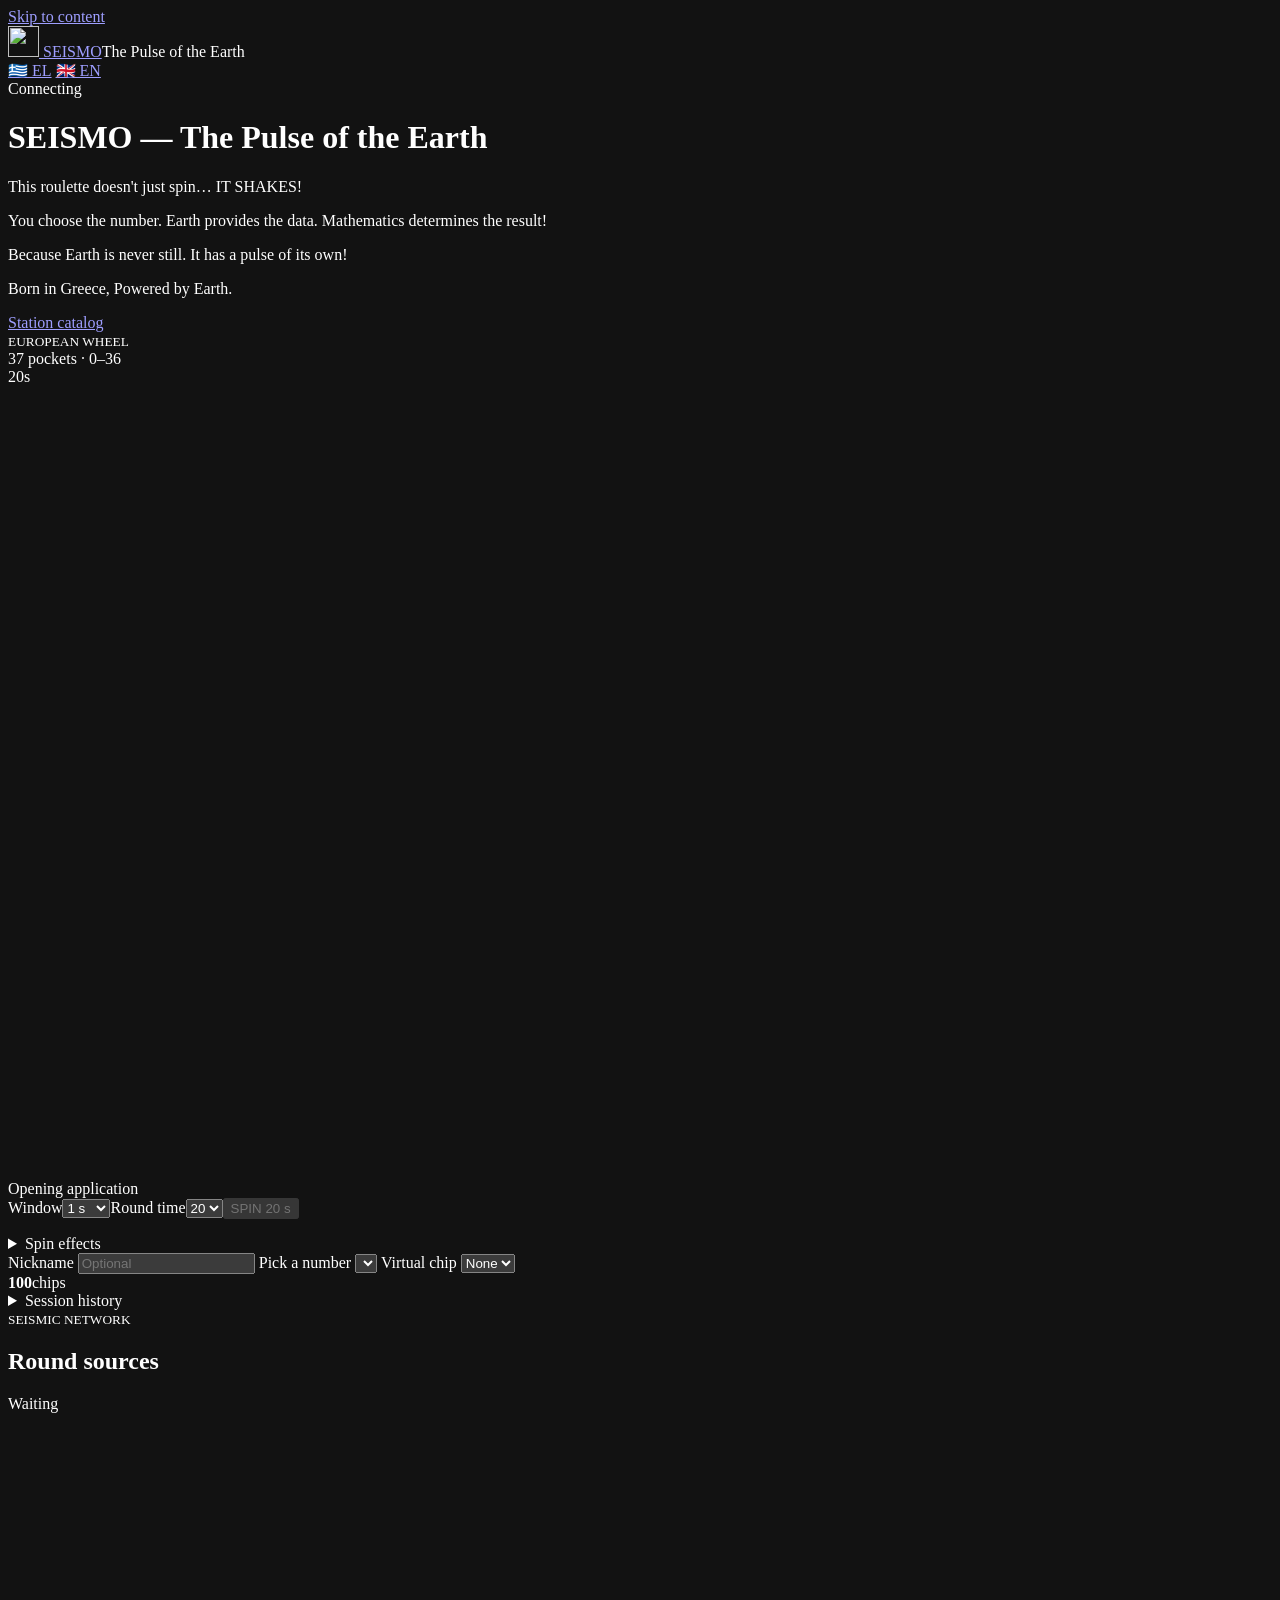
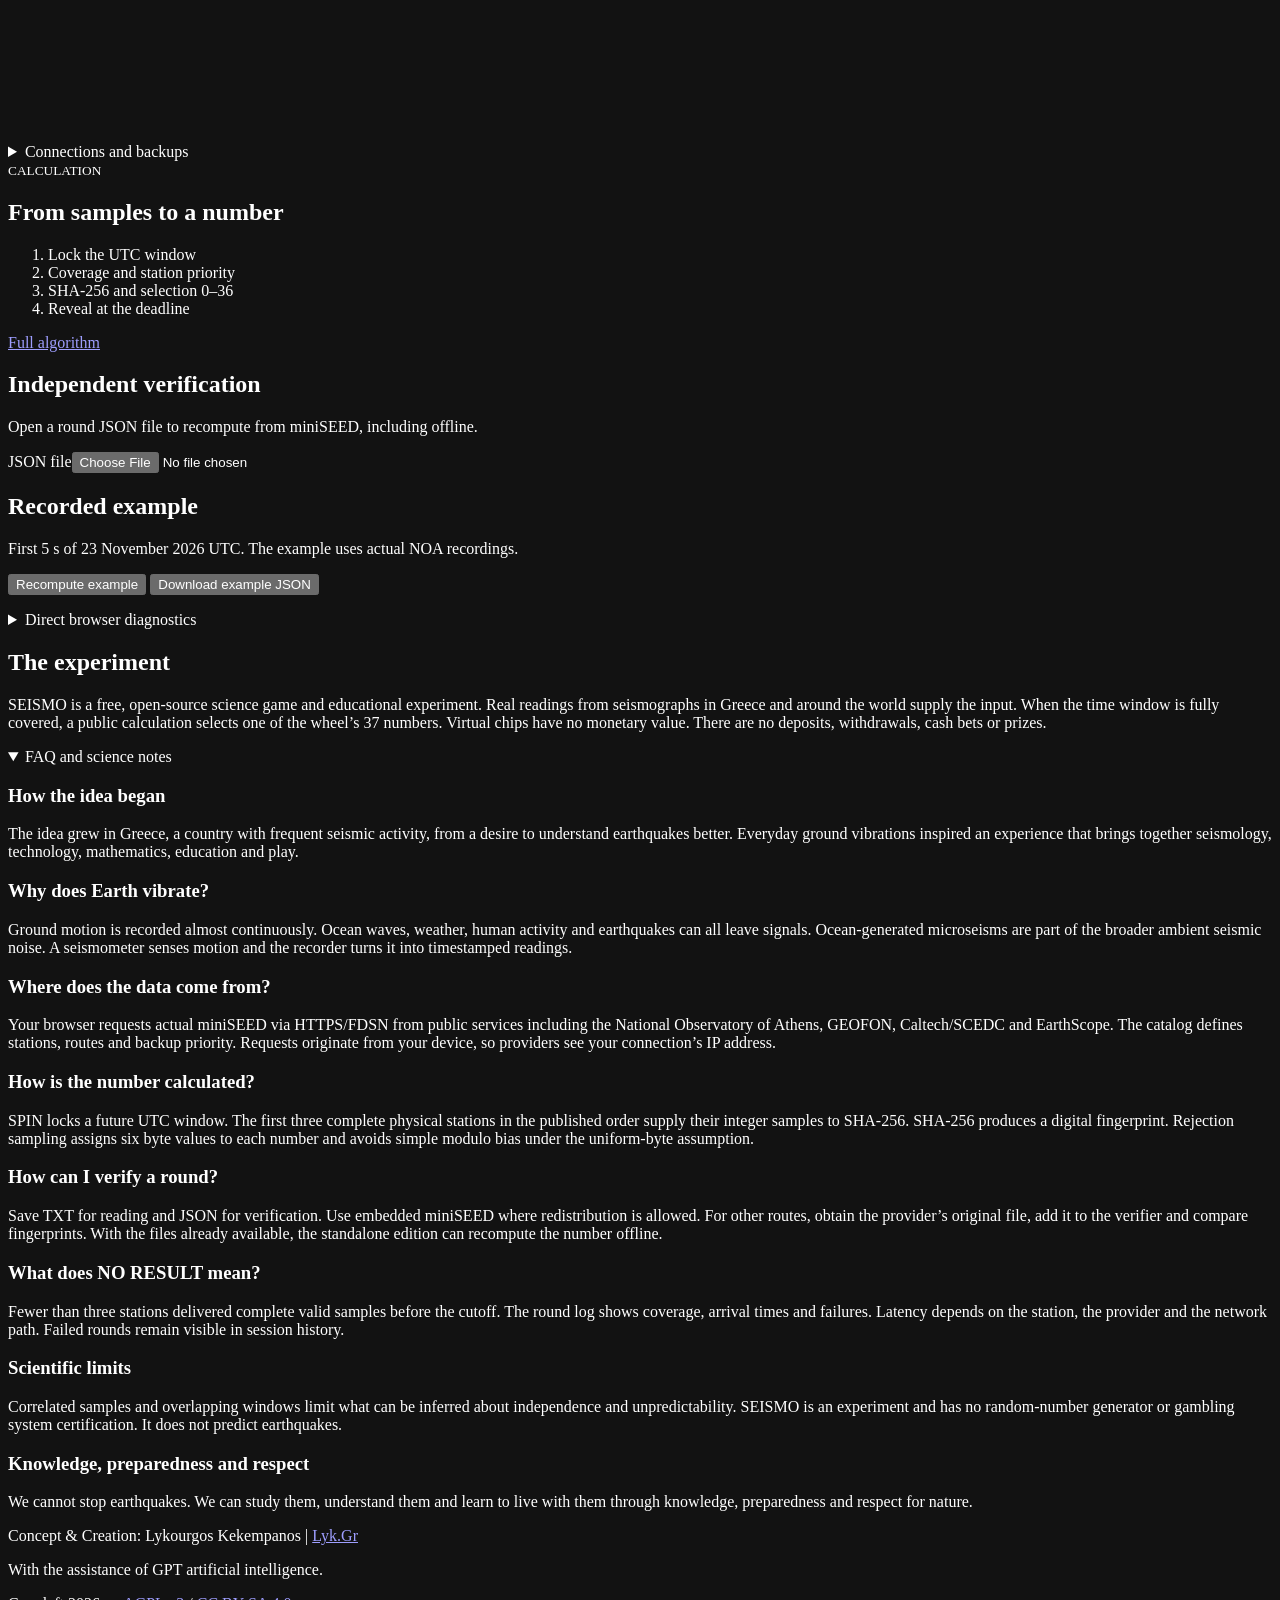
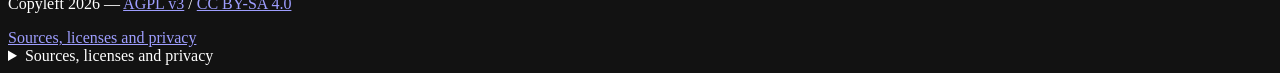
==== en/index.html @ e22050bd "Add en files for SEISMO v1.0.0" ====
<!doctype html>
<html lang="en" dir="ltr">
<head>
  <!-- 01. BASIC BROWSER & LANGUAGE SETTINGS -->
  <meta charset="utf-8">
  <meta name="viewport" content="width=device-width, initial-scale=1">
  <title>SEISMO Seismic Roulette — The Pulse of the Earth</title>
  <!-- 02. SEO & SEARCH ENGINES -->
  <meta name="description" data-meta="description" content="A free science game powered by live seismic data. Spin the 0–36 wheel and verify the number with SHA-256.">
  <meta name="author" data-meta="author" content="Lykourgos Kekempanos | Lyk.Gr">
  <meta name="robots" content="index, follow, max-image-preview:large">
  <link rel="canonical" href="https://dos.gr/seismo/en/">
  <link rel="alternate" hreflang="el" href="https://dos.gr/seismo/">
  <link rel="alternate" hreflang="en" href="https://dos.gr/seismo/en/">
  <link rel="alternate" hreflang="x-default" href="https://dos.gr/seismo/">
  <!-- Generic robots applies to Googlebot and Bingbot. Meta keywords are omitted. -->
  <!-- 03. OWNERSHIP VERIFICATION -->
  <!-- Optional property verification goes here after launch. -->
  <!-- 04. SPEED & LOADING OPTIMIZATION -->
  <!-- Critical stylesheet and deferred scripts are same-origin. No provider connection before user action. -->
  <!-- 05. SOCIAL MEDIA — OPEN GRAPH -->
  <meta property="og:title" data-meta="title" content="SEISMO Seismic Roulette — The Pulse of the Earth">
  <meta property="og:description" data-meta="description" content="A free science game powered by live seismic data. Spin the 0–36 wheel and verify the number with SHA-256.">
  <meta property="og:type" content="website">
  <meta property="og:url" data-meta="canonical" content="https://dos.gr/seismo/en/">
  <meta property="og:site_name" content="SEISMO">
  <meta property="og:locale" data-meta="locale" content="en_GB">
  <meta property="og:locale:alternate" data-meta="altLocale" content="el_GR">
  <meta property="og:image" data-meta="image" content="https://dos.gr/seismo/images/social-en.jpg">
  <meta property="og:image:secure_url" data-meta="image" content="https://dos.gr/seismo/images/social-en.jpg">
  <meta property="og:image:type" content="image/jpeg">
  <meta property="og:image:width" content="1200">
  <meta property="og:image:height" content="630">
  <meta property="og:image:alt" data-meta="alt" content="Earth, the SEISMO wheel and a seismic waveform. The Pulse of the Earth — Lyk.Gr.">
  <!-- 06. SOCIAL MEDIA — X CARDS -->
  <meta name="twitter:card" content="summary_large_image">
  <meta name="twitter:title" data-meta="title" content="SEISMO Seismic Roulette — The Pulse of the Earth">
  <meta name="twitter:description" data-meta="description" content="A free science game powered by live seismic data. Spin the 0–36 wheel and verify the number with SHA-256.">
  <meta name="twitter:image" data-meta="image" content="https://dos.gr/seismo/images/social-en.jpg">
  <meta name="twitter:image:alt" data-meta="alt" content="Earth, the SEISMO wheel and a seismic waveform. The Pulse of the Earth — Lyk.Gr.">
  <!-- 07. ICONS & FAVICONS -->
  <link rel="icon" href="../favicons/favicon.ico" sizes="any">
  <link rel="icon" type="image/svg+xml" href="../favicons/favicon.svg">
  <link rel="icon" type="image/png" sizes="16x16" href="../favicons/favicon-16.png">
  <link rel="icon" type="image/png" sizes="32x32" href="../favicons/favicon-32.png">
  <link rel="icon" type="image/png" sizes="48x48" href="../favicons/favicon-48.png">
  <link rel="icon" type="image/png" sizes="96x96" href="../favicons/favicon-96.png">
  <link rel="apple-touch-icon" href="../favicons/apple-touch-icon.png" sizes="180x180">
  <!-- 08. WEB APP MANIFEST & MOBILE -->
  <meta name="theme-color" content="#091514">
  <link rel="manifest" href="../manifest-en.json">
  <!-- 09. EXTERNAL STYLE FILES -->
  <link rel="stylesheet" href="../css/style.css">
  <!-- 11. STRUCTURED DATA — SCHEMA.ORG JSON-LD -->
  <script type="application/ld+json" id="schema">
{
  "@context": "https://schema.org",
  "@graph": [
    {
      "@type": "WebSite",
      "@id": "https://dos.gr/seismo/#website",
      "url": "https://dos.gr/seismo/",
      "name": "SEISMO",
      "inLanguage": [
        "el",
        "en"
      ],
      "creator": {
        "@id": "https://lyk.gr/#creator"
      }
    },
    {
      "@type": "WebPage",
      "@id": "https://dos.gr/seismo/en/#page",
      "url": "https://dos.gr/seismo/en/",
      "isPartOf": {
        "@id": "https://dos.gr/seismo/#website"
      },
      "mainEntity": {
        "@id": "https://dos.gr/seismo/#application"
      },
      "inLanguage": "en",
      "name": "SEISMO Seismic Roulette — The Pulse of the Earth",
      "description": "A free science game powered by live seismic data. Spin the 0–36 wheel and verify the number with SHA-256.",
      "license": "https://creativecommons.org/licenses/by-sa/4.0/",
      "primaryImageOfPage": {
        "@id": "https://dos.gr/seismo/en/#image"
      }
    },
    {
      "@type": [
        "WebApplication",
        "SoftwareApplication"
      ],
      "@id": "https://dos.gr/seismo/#application",
      "name": "SEISMO",
      "alternateName": "Σεισμορουλέτα",
      "url": "https://dos.gr/seismo/",
      "description": "A free science game powered by live seismic data. Spin the 0–36 wheel and verify the number with SHA-256.",
      "creator": {
        "@id": "https://lyk.gr/#creator"
      },
      "dateCreated": "2026",
      "applicationCategory": "EducationalApplication",
      "applicationSubCategory": "Seismology",
      "operatingSystem": "Web browser",
      "browserRequirements": "JavaScript; HTTPS for live spins",
      "inLanguage": [
        "el",
        "en"
      ],
      "countryOfOrigin": {
        "@type": "Country",
        "name": "Greece"
      },
      "isAccessibleForFree": true,
      "offers": {
        "@type": "Offer",
        "price": 0,
        "priceCurrency": "EUR"
      },
      "image": {
        "@id": "https://dos.gr/seismo/en/#image"
      },
      "license": "https://www.gnu.org/licenses/agpl-3.0.html",
      "subjectOf": {
        "@type": "SoftwareSourceCode",
        "codeRepository": "https://dos.gr/seismo/SEISMO-source.zip",
        "license": "https://www.gnu.org/licenses/agpl-3.0.html",
        "programmingLanguage": "JavaScript"
      }
    },
    {
      "@type": "Person",
      "@id": "https://lyk.gr/#creator",
      "name": "Lykourgos Kekempanos",
      "alternateName": [
        "Λυκούργος Κεκεμπάνος",
        "Lykourgos Kekempanos",
        "Lyk.Gr"
      ],
      "url": "https://lyk.gr/",
      "brand": {
        "@type": "Brand",
        "name": "Lyk.Gr"
      }
    },
    {
      "@type": "ImageObject",
      "@id": "https://dos.gr/seismo/en/#image",
      "contentUrl": "https://dos.gr/seismo/images/social-en.jpg",
      "url": "https://dos.gr/seismo/images/social-en.jpg",
      "width": 1200,
      "height": 630,
      "caption": "Earth, the SEISMO wheel and a seismic waveform. The Pulse of the Earth — Lyk.Gr.",
      "inLanguage": "en"
    }
  ]
}
</script>
  <!-- 12. ACCESSIBILITY -->
  <meta name="color-scheme" content="dark">
  <!-- See the skip link, live regions and keyboard-friendly native controls. -->
  <!-- 13. PROJECT CONFIGURATION & SECURITY -->
  <!-- Scripts are deferred. The live catalog is external and shared between languages. -->
  <meta http-equiv="Content-Security-Policy" content="default-src 'self'; script-src 'self'; style-src 'self'; connect-src 'self' https: wss:; img-src 'self' data:; object-src 'none'; base-uri 'none'; form-action 'none'">
  <!-- 14. LICENSE & AUTHOR INFORMATION -->
  <link rel="license" href="../LICENSE">
  <!-- GNU AGPL v3 code. CC BY-SA 4.0 original content. See NOTICE.md for third-party assets. -->
</head>
<body data-root="../" data-standalone="false">
<a class="jump" href="#main" data-el="Παράκαμψη προς το περιεχόμενο" data-en="Skip to content">Skip to content</a>
<header><div class="top"><a class="brand" href="../" aria-label="SEISMO home" data-label-el="SEISMO αρχική" data-label-en="SEISMO home"><img alt="" width="31" height="31" src="../favicons/favicon.svg"> SEISMO</a><span class="phase" data-el="Ο παλμός της Γης" data-en="The Pulse of the Earth">The Pulse of the Earth</span><nav class="lang-nav" aria-label="Language" data-label-el="Γλώσσα" data-label-en="Language">
<a data-lang="el" lang="el" hreflang="el" href="../">🇬🇷 EL</a>
<a data-lang="en" lang="en" hreflang="en" href="../en/" aria-current="page">🇬🇧 EN</a></nav><span id="mode" class="mode" data-initial-el="Σύνδεση">Connecting</span></div></header>
<main id="main">
<noscript><p data-el="Η διαδραστική ρουλέτα χρειάζεται JavaScript. Η περιγραφή και η επιστημονική τεκμηρίωση διαβάζονται παρακάτω." data-en="The interactive wheel requires JavaScript. The introduction and science notes remain readable below.">The interactive wheel requires JavaScript. The introduction and science notes remain readable below.</p></noscript>
<div class="intro"><div><h1><span data-el="Σεισμορουλέτα" data-en="SEISMO">SEISMO</span> <span aria-hidden="true">—</span> <span data-el="Ο παλμός της Γης" data-en="The Pulse of the Earth">The Pulse of the Earth</span></h1>
           <p data-el="Αυτή η ρουλέτα δεν γυρίζει απλώς… ΔΟΝΕΙΤΑΙ!" data-en="This roulette doesn't just spin… IT SHAKES!">This roulette doesn't just spin… IT SHAKES!</p>
           <p data-el="Εσύ επιλέγεις τον αριθμό. Η Γη δίνει τα δεδομένα. Τα μαθηματικά καθορίζουν το αποτέλεσμα!" data-en="You choose the number. Earth provides the data. Mathematics determines the result!">You choose the number. Earth provides the data. Mathematics determines the result!</p>
           <p data-el="Γιατί η Γη δεν είναι ακίνητη. Έχει τον δικό της παλμό!" data-en="Because Earth is never still. It has a pulse of its own!">Because Earth is never still. It has a pulse of its own!</p><p class="tagline" lang="en">Born in Greece, Powered by Earth.</p></div><a id="rules" href="../stations.txt" data-el="Κατάλογος σταθμών" data-en="Station catalog">Station catalog</a></div>
<div class="layout">
<section class="wheel-panel" aria-label="Roulette" data-label-el="Ρουλέτα" data-label-en="Roulette">
  <div class="wheel-top"><div><small data-el="ΕΥΡΩΠΑΪΚΗ ΡΟΥΛΕΤΑ" data-en="EUROPEAN WHEEL">EUROPEAN WHEEL</small><div class="sub" data-el="37 θέσεις · 0–36" data-en="37 pockets · 0–36">37 pockets · 0–36</div></div><div class="clock"><span id="timer">20</span><span>s</span></div></div>
  <div class="wheel-wrap"><canvas id="wheel" width="790" height="790" aria-label="European roulette wheel with 37 numbers" role="img" data-label-el="Τροχός ευρωπαϊκής ρουλέτας με 37 αριθμούς" data-label-en="European roulette wheel with 37 numbers"></canvas><div class="needle"></div></div>
  <div class="wheel-bottom">
    <div id="output" class="output" role="status" data-initial-el="Άνοιγμα εφαρμογής">Opening application</div>
    <div class="spin-controls"><label for="duration" data-el="Παράθυρο" data-en="Window">Window</label><select id="duration"><option value="1">1 s</option><option value="3">3 s</option><option value="5">5 s</option><option value="10">10 s</option></select><label for="spinLength" data-el="Χρόνος γύρου" data-en="Round time">Round time</label><select id="spinLength"><option>20</option><option>30</option><option>45</option><option>60</option></select><button id="spin" type="button" disabled>SPIN <span id="spinLabel">20 s</span></button></div>
    <p id="roundlink" class="muted small"></p>
    <div id="roundActions" class="links"></div>
    <details id="effects"><summary data-el="Εφέ περιστροφής" data-en="Spin effects">Spin effects</summary><div class="links effect-options">
    <label><input id="fxOff" type="checkbox"> <span data-el="Απενεργοποίηση όλων" data-en="Disable all effects">Disable all effects</span></label>
    <label><input id="visual" type="checkbox" checked> <span data-el="Μικροδονήσεις" data-en="Microvibrations">Microvibrations</span></label>
    <label><input id="haptic" type="checkbox"> <span data-el="Δόνηση κινητού" data-en="Phone vibration">Phone vibration</span></label>
    <label><input id="sound" type="checkbox"> <span data-el="Ήχος" data-en="Sound">Sound</span></label></div></details>
    <label class="small" for="catalogFile" id="catalogPicker" hidden><span data-el="Άνοιγμα stations.txt" data-en="Open stations.txt">Open stations.txt</span> <input id="catalogFile" type="file" accept=".txt,text/plain"></label>
  </div>
  <div class="player">
    <label for="alias"><span data-el="Ψευδώνυμο" data-en="Nickname">Nickname</span> <input id="alias" type="text" maxlength="32" placeholder="Optional" autocomplete="off" data-placeholder-el="Προαιρετικό" data-placeholder-en="Optional"></label>
    <label for="pick"><span data-el="Επιλογή αριθμού" data-en="Pick a number">Pick a number</span> <select id="pick"></select></label>
    <label for="chip"><span data-el="Εικονική μάρκα" data-en="Virtual chip">Virtual chip</span> <select id="chip"><option value="0" data-el="Καμία" data-en="None">None</option><option value="1">1</option><option value="5">5</option><option value="10">10</option></select></label>
    <div class="wallet"><strong id="wallet">100</strong><span data-el="μάρκες" data-en="chips">chips</span></div>
  </div>
  <details id="history"><summary data-el="Ιστορικό συνεδρίας" data-en="Session history">Session history</summary><div id="historyRows"></div><button class="plain" id="clearSession" data-el="Νέα τοπική συνεδρία" data-en="New local session">New local session</button></details>
</section>
<aside aria-label="Seismic sources" data-label-el="Σεισμολογικές πηγές" data-label-en="Seismic sources">
  <section class="panel">
    <div class="sidehead"><div><small data-el="ΣΕΙΣΜΟΛΟΓΙΚΟ ΔΙΚΤΥΟ" data-en="SEISMIC NETWORK">SEISMIC NETWORK</small><h2 data-el="Πηγές του γύρου" data-en="Round sources">Round sources</h2></div><span class="badge" id="stage" data-initial-el="Αναμονή">Waiting</span></div>
    <canvas id="map" width="720" height="310" role="img" aria-label="World map of stations" data-label-el="Παγκόσμιος χάρτης σταθμών" data-label-en="World map of stations"></canvas>
    <p id="telemetryNote" class="muted small"></p>
    <div id="stationList" class="stations"></div>
    <details id="connections"><summary data-el="Συνδέσεις και εφεδρείες" data-en="Connections and backups">Connections and backups</summary><div id="attempts"></div></details>
  </section>
  <section class="panel method"><small data-el="ΥΠΟΛΟΓΙΣΜΟΣ" data-en="CALCULATION">CALCULATION</small><h2 data-el="Από τα δείγματα στον αριθμό" data-en="From samples to a number">From samples to a number</h2><ol id="steps"><li data-el="Δέσμευση χρόνου UTC" data-en="Lock the UTC window">Lock the UTC window</li><li data-el="Κάλυψη και σειρά σταθμών" data-en="Coverage and station priority">Coverage and station priority</li><li data-el="SHA-256 και επιλογή 0–36" data-en="SHA-256 and selection 0–36">SHA-256 and selection 0–36</li><li data-el="Δημοσίευση στη λήξη" data-en="Reveal at the deadline">Reveal at the deadline</li></ol><p id="digest" class="muted small"></p><a class="small" id="algorithm" href="../ALGORITHM.md" data-el="Πλήρης μαθηματικός κανόνας" data-en="Full algorithm">Full algorithm</a></section>
</aside></div>
<section class="archive panels-bottom">
  <div><h2 data-el="Ανεξάρτητη επαλήθευση" data-en="Independent verification">Independent verification</h2><p data-el="Άνοιξε το JSON ενός γύρου για επανυπολογισμό από miniSEED, ακόμη και εκτός σύνδεσης." data-en="Open a round JSON file to recompute from miniSEED, including offline.">Open a round JSON file to recompute from miniSEED, including offline.</p>
  <div class="links"><label for="proofFile" data-el="Αρχείο JSON" data-en="JSON file">JSON file</label><input id="proofFile" type="file" accept=".json,application/json"></div><div id="extraProof"></div><p id="proofResult" class="small" role="status"></p></div>
  <div><h2 data-el="Αρχειακό δείγμα" data-en="Recorded example">Recorded example</h2><p data-el="Πρώτα 5 s της 23ης Νοεμβρίου 2026 UTC. Η επίδειξη χρησιμοποιεί πραγματικά αρχεία NOA." data-en="First 5 s of 23 November 2026 UTC. The example uses actual NOA recordings.">First 5 s of 23 November 2026 UTC. The example uses actual NOA recordings.</p><button class="plain" id="archiveButton" data-el="Επανυπολογισμός δείγματος" data-en="Recompute example">Recompute example</button> <button class="plain" id="archiveDownload" data-el="Λήψη δείγματος JSON" data-en="Download example JSON">Download example JSON</button><p id="archiveResult" class="small" role="status"></p><div id="archiveCharts" class="archive-charts"></div></div>
</section>
<details class="archive" id="direct"><summary data-el="Απευθείας δοκιμές από τον browser" data-en="Direct browser diagnostics">Direct browser diagnostics</summary>
<p data-el="Ένα αίτημα FDSN ανά έλεγχο από την IP σου. Η μέτρηση αυτή καταγράφει την πρόσβαση της συσκευής σου." data-en="One FDSN request per check from your IP address. This tests access from your device.">One FDSN request per check from your IP address. This tests access from your device.</p>
<div class="links"><button class="plain" id="cors" data-el="Δοκιμή HTTPS/CORS και miniSEED" data-en="Test HTTPS/CORS and miniSEED">Test HTTPS/CORS and miniSEED</button><button class="plain" id="wss" data-el="Έλεγχος EarthScope WSS" data-en="Test EarthScope WSS">Test EarthScope WSS</button><button class="plain" id="wssOrfeus" data-el="Έλεγχος ORFEUS WSS" data-en="Test ORFEUS WSS">Test ORFEUS WSS</button></div>
<p id="transport" role="status" class="small"></p><p id="wssStatus" role="status" class="small"></p></details>
<section class="science"><article><h2 data-el="Το πείραμα" data-en="The experiment">The experiment</h2><p data-el="Η Σεισμορουλέτα είναι ένα δωρεάν εκπαιδευτικό και ψυχαγωγικό πείραμα ανοιχτού κώδικα. Πραγματικές μετρήσεις σεισμογράφων από την Ελλάδα και τον κόσμο δίνουν την είσοδο. Ο δημόσιος υπολογισμός καταλήγει σε έναν από τους 37 αριθμούς του τροχού όταν το παράθυρο καλύπτεται πλήρως. Οι μάρκες είναι εικονικές, χωρίς χρηματική αξία, καταθέσεις, αναλήψεις, χρηματικό στοίχημα ή έπαθλα." data-en="SEISMO is a free, open-source science game and educational experiment. Real readings from seismographs in Greece and around the world supply the input. When the time window is fully covered, a public calculation selects one of the wheel’s 37 numbers. Virtual chips have no monetary value. There are no deposits, withdrawals, cash bets or prizes.">SEISMO is a free, open-source science game and educational experiment. Real readings from seismographs in Greece and around the world supply the input. When the time window is fully covered, a public calculation selects one of the wheel’s 37 numbers. Virtual chips have no monetary value. There are no deposits, withdrawals, cash bets or prizes.</p><details open><summary data-el="Συχνές ερωτήσεις και επιστημονική τεκμηρίωση" data-en="FAQ and science notes">FAQ and science notes</summary><h3 data-el="Πώς γεννήθηκε η ιδέα" data-en="How the idea began">How the idea began</h3><p data-el="Στην Ελλάδα, μια χώρα με έντονη σεισμική δραστηριότητα, η ιδέα γεννήθηκε από την επιθυμία να γνωρίσουμε καλύτερα αυτό το φυσικό φαινόμενο. Αντλούμε έμπνευση από τις αθέατες καθημερινές δονήσεις και τις μετατρέπουμε σε μια εμπειρία που ενώνει σεισμολογία, τεχνολογία, μαθηματικά, παιδεία και παιχνίδι." data-en="The idea grew in Greece, a country with frequent seismic activity, from a desire to understand earthquakes better. Everyday ground vibrations inspired an experience that brings together seismology, technology, mathematics, education and play.">The idea grew in Greece, a country with frequent seismic activity, from a desire to understand earthquakes better. Everyday ground vibrations inspired an experience that brings together seismology, technology, mathematics, education and play.</p><h3 data-el="Γιατί η Γη δονείται;" data-en="Why does Earth vibrate?">Why does Earth vibrate?</h3><p data-el="Η κίνηση του εδάφους καταγράφεται σχεδόν συνεχώς. Ωκεάνια κύματα, καιρός, ανθρώπινη δραστηριότητα και σεισμοί μπορούν να αφήσουν σήματα. Οι μικροσεισμοί που συνδέονται με τα κύματα του ωκεανού αποτελούν μέρος του ευρύτερου σεισμικού θορύβου. Ένα σεισμομέτρο ανιχνεύει την κίνηση και το καταγραφικό τη μετατρέπει σε χρονισμένες μετρήσεις." data-en="Ground motion is recorded almost continuously. Ocean waves, weather, human activity and earthquakes can all leave signals. Ocean-generated microseisms are part of the broader ambient seismic noise. A seismometer senses motion and the recorder turns it into timestamped readings.">Ground motion is recorded almost continuously. Ocean waves, weather, human activity and earthquakes can all leave signals. Ocean-generated microseisms are part of the broader ambient seismic noise. A seismometer senses motion and the recorder turns it into timestamped readings.</p><h3 data-el="Από πού έρχονται τα δεδομένα;" data-en="Where does the data come from?">Where does the data come from?</h3><p data-el="Ο browser ζητά πραγματικά miniSEED μέσω HTTPS/FDSN από δημόσιες υπηρεσίες, όπως το Εθνικό Αστεροσκοπείο Αθηνών, το GEOFON, το Caltech/SCEDC και το EarthScope. Ο κατάλογος ορίζει τους σταθμούς, τις διαδρομές και τη σειρά εφεδρείας. Τα αιτήματα φεύγουν από τη συσκευή σου και οι πάροχοι βλέπουν τη διεύθυνση IP της σύνδεσής σου." data-en="Your browser requests actual miniSEED via HTTPS/FDSN from public services including the National Observatory of Athens, GEOFON, Caltech/SCEDC and EarthScope. The catalog defines stations, routes and backup priority. Requests originate from your device, so providers see your connection’s IP address.">Your browser requests actual miniSEED via HTTPS/FDSN from public services including the National Observatory of Athens, GEOFON, Caltech/SCEDC and EarthScope. The catalog defines stations, routes and backup priority. Requests originate from your device, so providers see your connection’s IP address.</p><h3 data-el="Πώς βγαίνει ο αριθμός;" data-en="How is the number calculated?">How is the number calculated?</h3><p data-el="Το SPIN δεσμεύει ένα μελλοντικό παράθυρο UTC. Οι πρώτοι τρεις πλήρεις φυσικοί σταθμοί στη δημοσιευμένη σειρά τροφοδοτούν το SHA-256 με τα ακέραια δείγματά τους. Το SHA-256 δίνει ένα ψηφιακό αποτύπωμα. Η δειγματοληψία με απόρριψη επιτρέπει έξι τιμές byte ανά αριθμό και αποφεύγει τη μεροληψία του απλού υπολοίπου υπό την υπόθεση ομοιόμορφων bytes." data-en="SPIN locks a future UTC window. The first three complete physical stations in the published order supply their integer samples to SHA-256. SHA-256 produces a digital fingerprint. Rejection sampling assigns six byte values to each number and avoids simple modulo bias under the uniform-byte assumption.">SPIN locks a future UTC window. The first three complete physical stations in the published order supply their integer samples to SHA-256. SHA-256 produces a digital fingerprint. Rejection sampling assigns six byte values to each number and avoids simple modulo bias under the uniform-byte assumption.</p><h3 data-el="Πώς γίνεται ο ανεξάρτητος έλεγχος;" data-en="How can I verify a round?">How can I verify a round?</h3><p data-el="Αποθήκευσε TXT για ανάγνωση και JSON για επαλήθευση. Χρησιμοποίησε το ενσωματωμένο miniSEED όπου επιτρέπεται η αναδιανομή. Για άλλες διαδρομές, άνοιξε το επίσημο αρχείο του παρόχου, πρόσθεσέ το στον επαληθευτή και σύγκρινε τα αποτυπώματα. Με τα αρχεία ήδη διαθέσιμα, ο επανυπολογισμός λειτουργεί και εκτός σύνδεσης από την αυτόνομη έκδοση." data-en="Save TXT for reading and JSON for verification. Use embedded miniSEED where redistribution is allowed. For other routes, obtain the provider’s original file, add it to the verifier and compare fingerprints. With the files already available, the standalone edition can recompute the number offline.">Save TXT for reading and JSON for verification. Use embedded miniSEED where redistribution is allowed. For other routes, obtain the provider’s original file, add it to the verifier and compare fingerprints. With the files already available, the standalone edition can recompute the number offline.</p><h3 data-el="Τι σημαίνει NO RESULT;" data-en="What does NO RESULT mean?">What does NO RESULT mean?</h3><p data-el="Λιγότεροι από τρεις σταθμοί παρέδωσαν πλήρη και έγκυρα δείγματα πριν από το πάγωμα του γύρου. Ο κατάλογος αποτελεσμάτων δείχνει την κάλυψη, την ώρα παραλαβής και τις αποτυχίες. Η καθυστέρηση εξαρτάται από τον σταθμό, τον πάροχο και τη διαδρομή δικτύου. Οι αποτυχίες εμφανίζονται στο ιστορικό." data-en="Fewer than three stations delivered complete valid samples before the cutoff. The round log shows coverage, arrival times and failures. Latency depends on the station, the provider and the network path. Failed rounds remain visible in session history.">Fewer than three stations delivered complete valid samples before the cutoff. The round log shows coverage, arrival times and failures. Latency depends on the station, the provider and the network path. Failed rounds remain visible in session history.</p><h3 data-el="Επιστημονικά όρια" data-en="Scientific limits">Scientific limits</h3><p data-el="Συσχετισμένα δείγματα και επικαλυπτόμενα παράθυρα περιορίζουν όσα μπορούμε να συμπεράνουμε για ανεξαρτησία και απροβλεψιμότητα. Το SEISMO είναι πείραμα, χωρίς πιστοποίηση γεννήτριας τυχαίων αριθμών ή συστήματος τυχερών παιχνιδιών. Δεν προβλέπει σεισμούς." data-en="Correlated samples and overlapping windows limit what can be inferred about independence and unpredictability. SEISMO is an experiment and has no random-number generator or gambling system certification. It does not predict earthquakes.">Correlated samples and overlapping windows limit what can be inferred about independence and unpredictability. SEISMO is an experiment and has no random-number generator or gambling system certification. It does not predict earthquakes.</p><h3 data-el="Γνώση, πρόληψη, σεβασμός" data-en="Knowledge, preparedness and respect">Knowledge, preparedness and respect</h3><p data-el="Τους σεισμούς δεν μπορούμε να τους σταματήσουμε. Μπορούμε όμως να τους μελετήσουμε, να τους κατανοήσουμε και να μάθουμε να ζούμε με αυτούς, με γνώση, πρόληψη και σεβασμό στη φύση." data-en="We cannot stop earthquakes. We can study them, understand them and learn to live with them through knowledge, preparedness and respect for nature.">We cannot stop earthquakes. We can study them, understand them and learn to live with them through knowledge, preparedness and respect for nature.</p></details></article></section><footer><div><p><span data-el="Ιδέα &amp; δημιουργία: Λυκούργος Κεκεμπάνος" data-en="Concept &amp; Creation: Lykourgos Kekempanos">Concept &amp; Creation: Lykourgos Kekempanos</span> | <a href="https://lyk.gr/">Lyk.Gr</a></p>
<p data-el="Με τη συνδρομή της τεχνητής νοημοσύνης GPT." data-en="With the assistance of GPT artificial intelligence.">With the assistance of GPT artificial intelligence.</p>
<p>Copyleft 2026 — <a href="https://www.gnu.org/licenses/agpl-3.0.html">AGPL v3</a> / <a href="https://creativecommons.org/licenses/by-sa/4.0/">CC BY-SA 4.0</a></p></div><a href="#credits" data-el="Πηγές, άδειες και απόρρητο" data-en="Sources, licenses and privacy">Sources, licenses and privacy</a></footer>
<details id="credits"><summary data-el="Πηγές, άδειες και απόρρητο" data-en="Sources, licenses and privacy">Sources, licenses and privacy</summary><p data-el="Δωρεάν πείραμα. Οι εικονικές μάρκες δεν έχουν χρηματική αξία. Ψευδώνυμο, μάρκες και ιστορικό αποθηκεύονται τοπικά στον browser." data-en="Free experiment. Virtual chips have no monetary value. Nickname, chips and history stay in your browser.">Free experiment. Virtual chips have no monetary value. Nickname, chips and history stay in your browser.</p><p><span data-el="Κώδικας GNU AGPL v3 · Πρωτότυπο περιεχόμενο CC BY-SA 4.0 ·" data-en="GNU AGPL v3 code · Original content CC BY-SA 4.0 ·">GNU AGPL v3 code · Original content CC BY-SA 4.0 ·</span> <a id="source" href="../SEISMO-source.zip" data-el="Πηγαίος κώδικας" data-en="Source code">Source code</a></p><p><span data-el="Καταγραφές" data-en="Recordings">Recordings</span> <a href="https://doi.org/10.7914/SN/HL">NOA / HL</a>, <a href="https://doi.org/10.14470/TR560404">GEOFON / GE</a>, <a href="https://doi.org/10.7914/SN/IU">GSN / IU</a>, <a href="https://doi.org/10.7914/SN/CI">SCSN / CI</a><span data-el=". Χάρτης Natural Earth. Φωτογραφίες" data-en=". Natural Earth map. Photographs">. Natural Earth map. Photographs</span> <a href="https://commons.wikimedia.org/wiki/File:National_observatory_Athens_Greece.jpg">Jebulon / CC0</a>, <a href="https://commons.wikimedia.org/wiki/File:Dublin_mountains.jpg" data-el="Ala Beara / δημόσιος τομέας" data-en="Ala Beara / public domain">Ala Beara / public domain</a>, <a href="https://commons.wikimedia.org/wiki/File:Blue_Marble_2002.jpg" data-el="NASA / δημόσιος τομέας" data-en="NASA / public domain">NASA / public domain</a>.</p></details>
</main>
<script src="../js/translations.js" defer></script>
<script src="../js/map-data.js" defer></script>
<script src="../js/mseed.js" defer></script>
<script src="../js/proof.js" defer></script>
<script src="../js/live.js" defer></script>
<script src="../js/i18n.js" defer></script>
<script src="../js/main.js" defer></script>
</body>
</html>
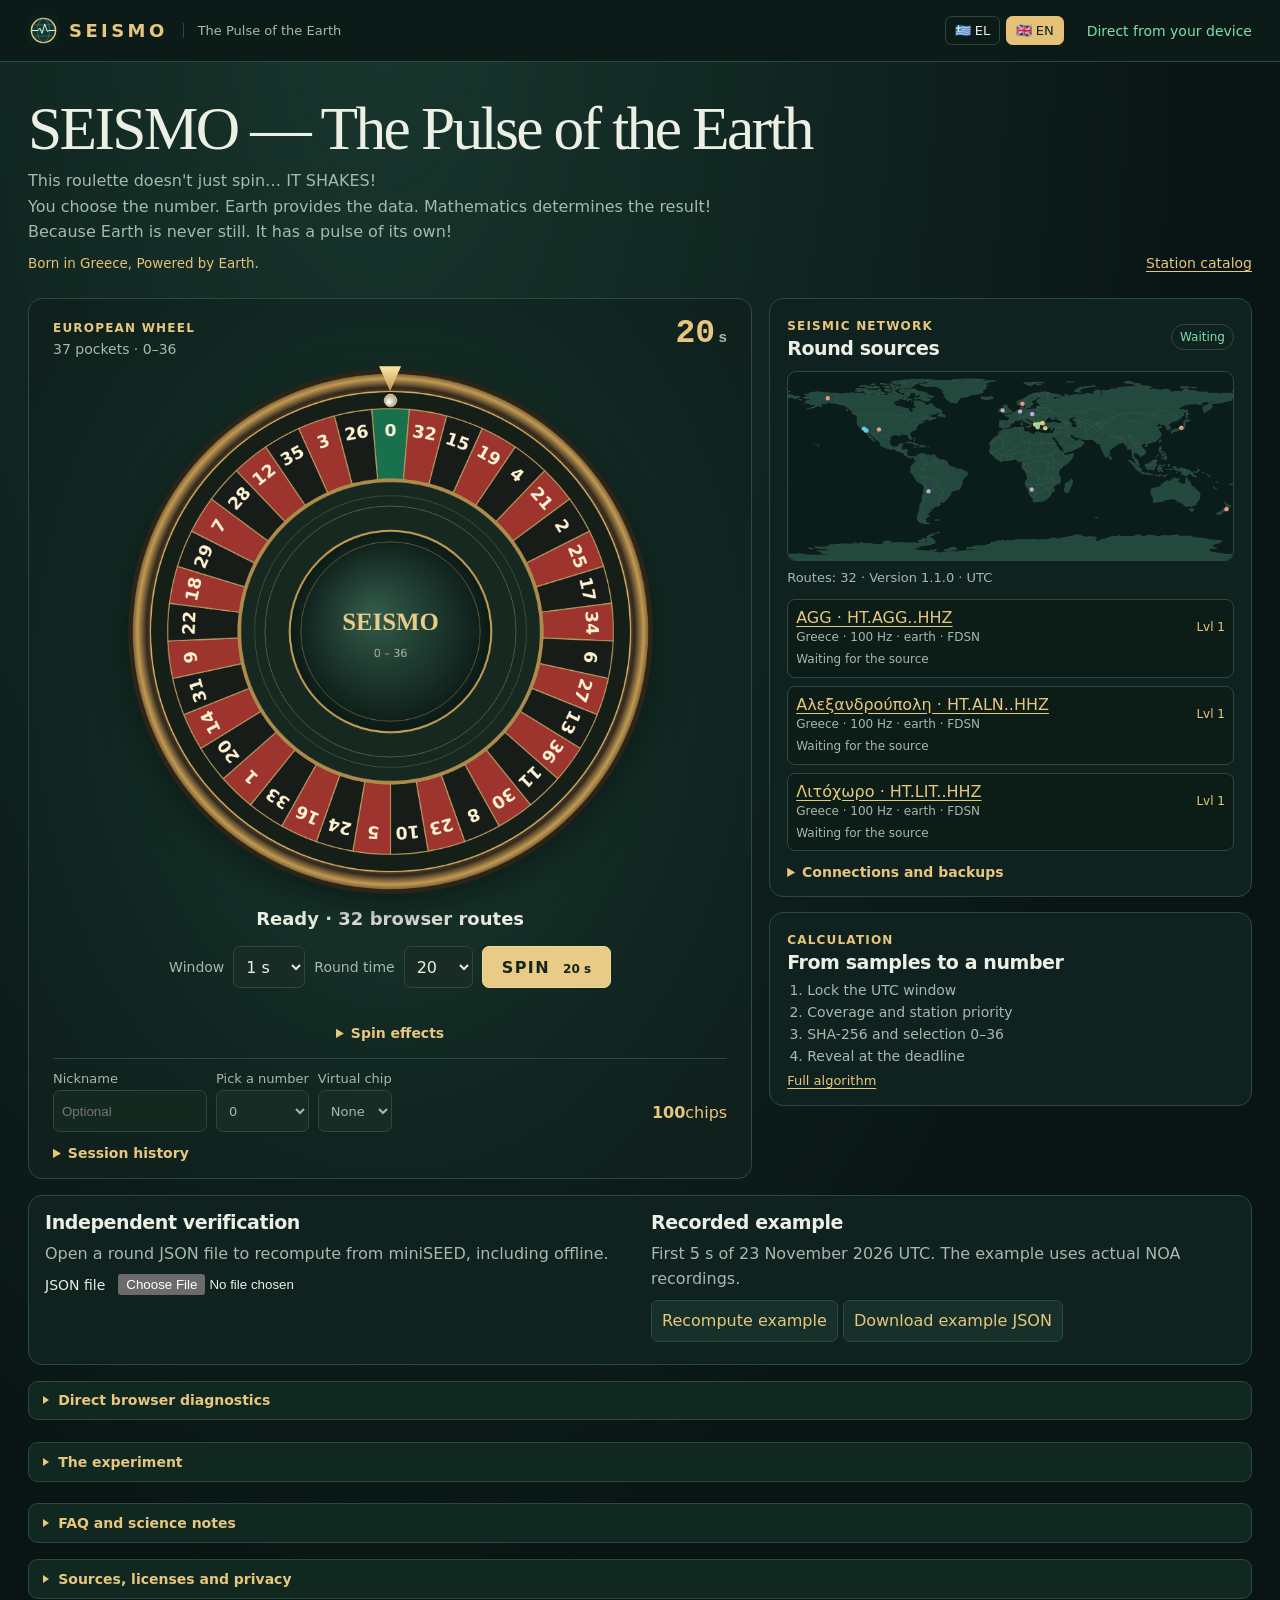
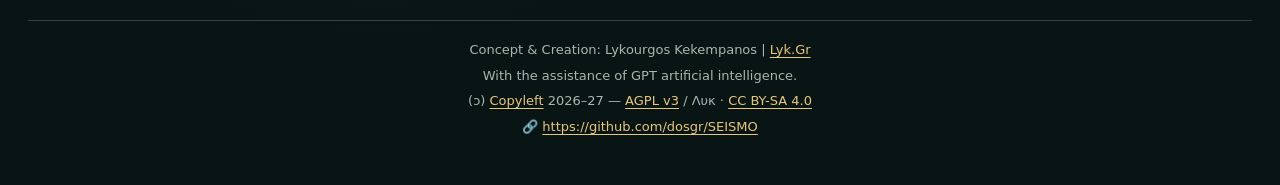
==== commit a13e6534: "Update en for SEISMO v1.1.0" ====
--- a/en/index.html
+++ b/en/index.html
@@ -8,7 +8,7 @@
   <!-- 02. SEO & SEARCH ENGINES -->
   <meta name="description" data-meta="description" content="A free science game powered by live seismic data. Spin the 0–36 wheel and verify the number with SHA-256.">
   <meta name="author" data-meta="author" content="Lykourgos Kekempanos | Lyk.Gr">
-  <meta name="robots" content="index, follow, max-image-preview:large">
+  <meta name="robots" content="index, follow">
   <link rel="canonical" href="https://dos.gr/seismo/en/">
   <link rel="alternate" hreflang="el" href="https://dos.gr/seismo/">
   <link rel="alternate" hreflang="en" href="https://dos.gr/seismo/en/">
@@ -185,7 +185,8 @@
   <div class="wheel-wrap"><canvas id="wheel" width="790" height="790" aria-label="European roulette wheel with 37 numbers" role="img" data-label-el="Τροχός ευρωπαϊκής ρουλέτας με 37 αριθμούς" data-label-en="European roulette wheel with 37 numbers"></canvas><div class="needle"></div></div>
   <div class="wheel-bottom">
     <div id="output" class="output" role="status" data-initial-el="Άνοιγμα εφαρμογής">Opening application</div>
-    <div class="spin-controls"><label for="duration" data-el="Παράθυρο" data-en="Window">Window</label><select id="duration"><option value="1">1 s</option><option value="3">3 s</option><option value="5">5 s</option><option value="10">10 s</option></select><label for="spinLength" data-el="Χρόνος γύρου" data-en="Round time">Round time</label><select id="spinLength"><option>20</option><option>30</option><option>45</option><option>60</option></select><button id="spin" type="button" disabled>SPIN <span id="spinLabel">20 s</span></button></div>
+    <div id="outcome" class="outcome" aria-live="polite" hidden></div>
+    <div class="spin-controls"><label for="duration" data-el="Παράθυρο" data-en="Window">Window</label><select id="duration"><option value="1">1 s</option><option value="3">3 s</option><option value="5">5 s</option><option value="10">10 s</option></select><label for="spinLength" data-el="Χρόνος γύρου" data-en="Round time">Round time</label><select id="spinLength"><option>20</option><option>30</option><option>45</option><option>60</option><option>330</option></select><button id="spin" type="button" disabled>SPIN <span id="spinLabel">20 s</span></button></div>
     <p id="roundlink" class="muted small"></p>
     <div id="roundActions" class="links"></div>
     <details id="effects"><summary data-el="Εφέ περιστροφής" data-en="Spin effects">Spin effects</summary><div class="links effect-options">
@@ -222,10 +223,13 @@
 <p data-el="Ένα αίτημα FDSN ανά έλεγχο από την IP σου. Η μέτρηση αυτή καταγράφει την πρόσβαση της συσκευής σου." data-en="One FDSN request per check from your IP address. This tests access from your device.">One FDSN request per check from your IP address. This tests access from your device.</p>
 <div class="links"><button class="plain" id="cors" data-el="Δοκιμή HTTPS/CORS και miniSEED" data-en="Test HTTPS/CORS and miniSEED">Test HTTPS/CORS and miniSEED</button><button class="plain" id="wss" data-el="Έλεγχος EarthScope WSS" data-en="Test EarthScope WSS">Test EarthScope WSS</button><button class="plain" id="wssOrfeus" data-el="Έλεγχος ORFEUS WSS" data-en="Test ORFEUS WSS">Test ORFEUS WSS</button></div>
 <p id="transport" role="status" class="small"></p><p id="wssStatus" role="status" class="small"></p></details>
-<section class="science"><article><h2 data-el="Το πείραμα" data-en="The experiment">The experiment</h2><p data-el="Η Σεισμορουλέτα είναι ένα δωρεάν εκπαιδευτικό και ψυχαγωγικό πείραμα ανοιχτού κώδικα. Πραγματικές μετρήσεις σεισμογράφων από την Ελλάδα και τον κόσμο δίνουν την είσοδο. Ο δημόσιος υπολογισμός καταλήγει σε έναν από τους 37 αριθμούς του τροχού όταν το παράθυρο καλύπτεται πλήρως. Οι μάρκες είναι εικονικές, χωρίς χρηματική αξία, καταθέσεις, αναλήψεις, χρηματικό στοίχημα ή έπαθλα." data-en="SEISMO is a free, open-source science game and educational experiment. Real readings from seismographs in Greece and around the world supply the input. When the time window is fully covered, a public calculation selects one of the wheel’s 37 numbers. Virtual chips have no monetary value. There are no deposits, withdrawals, cash bets or prizes.">SEISMO is a free, open-source science game and educational experiment. Real readings from seismographs in Greece and around the world supply the input. When the time window is fully covered, a public calculation selects one of the wheel’s 37 numbers. Virtual chips have no monetary value. There are no deposits, withdrawals, cash bets or prizes.</p><details open><summary data-el="Συχνές ερωτήσεις και επιστημονική τεκμηρίωση" data-en="FAQ and science notes">FAQ and science notes</summary><h3 data-el="Πώς γεννήθηκε η ιδέα" data-en="How the idea began">How the idea began</h3><p data-el="Στην Ελλάδα, μια χώρα με έντονη σεισμική δραστηριότητα, η ιδέα γεννήθηκε από την επιθυμία να γνωρίσουμε καλύτερα αυτό το φυσικό φαινόμενο. Αντλούμε έμπνευση από τις αθέατες καθημερινές δονήσεις και τις μετατρέπουμε σε μια εμπειρία που ενώνει σεισμολογία, τεχνολογία, μαθηματικά, παιδεία και παιχνίδι." data-en="The idea grew in Greece, a country with frequent seismic activity, from a desire to understand earthquakes better. Everyday ground vibrations inspired an experience that brings together seismology, technology, mathematics, education and play.">The idea grew in Greece, a country with frequent seismic activity, from a desire to understand earthquakes better. Everyday ground vibrations inspired an experience that brings together seismology, technology, mathematics, education and play.</p><h3 data-el="Γιατί η Γη δονείται;" data-en="Why does Earth vibrate?">Why does Earth vibrate?</h3><p data-el="Η κίνηση του εδάφους καταγράφεται σχεδόν συνεχώς. Ωκεάνια κύματα, καιρός, ανθρώπινη δραστηριότητα και σεισμοί μπορούν να αφήσουν σήματα. Οι μικροσεισμοί που συνδέονται με τα κύματα του ωκεανού αποτελούν μέρος του ευρύτερου σεισμικού θορύβου. Ένα σεισμομέτρο ανιχνεύει την κίνηση και το καταγραφικό τη μετατρέπει σε χρονισμένες μετρήσεις." data-en="Ground motion is recorded almost continuously. Ocean waves, weather, human activity and earthquakes can all leave signals. Ocean-generated microseisms are part of the broader ambient seismic noise. A seismometer senses motion and the recorder turns it into timestamped readings.">Ground motion is recorded almost continuously. Ocean waves, weather, human activity and earthquakes can all leave signals. Ocean-generated microseisms are part of the broader ambient seismic noise. A seismometer senses motion and the recorder turns it into timestamped readings.</p><h3 data-el="Από πού έρχονται τα δεδομένα;" data-en="Where does the data come from?">Where does the data come from?</h3><p data-el="Ο browser ζητά πραγματικά miniSEED μέσω HTTPS/FDSN από δημόσιες υπηρεσίες, όπως το Εθνικό Αστεροσκοπείο Αθηνών, το GEOFON, το Caltech/SCEDC και το EarthScope. Ο κατάλογος ορίζει τους σταθμούς, τις διαδρομές και τη σειρά εφεδρείας. Τα αιτήματα φεύγουν από τη συσκευή σου και οι πάροχοι βλέπουν τη διεύθυνση IP της σύνδεσής σου." data-en="Your browser requests actual miniSEED via HTTPS/FDSN from public services including the National Observatory of Athens, GEOFON, Caltech/SCEDC and EarthScope. The catalog defines stations, routes and backup priority. Requests originate from your device, so providers see your connection’s IP address.">Your browser requests actual miniSEED via HTTPS/FDSN from public services including the National Observatory of Athens, GEOFON, Caltech/SCEDC and EarthScope. The catalog defines stations, routes and backup priority. Requests originate from your device, so providers see your connection’s IP address.</p><h3 data-el="Πώς βγαίνει ο αριθμός;" data-en="How is the number calculated?">How is the number calculated?</h3><p data-el="Το SPIN δεσμεύει ένα μελλοντικό παράθυρο UTC. Οι πρώτοι τρεις πλήρεις φυσικοί σταθμοί στη δημοσιευμένη σειρά τροφοδοτούν το SHA-256 με τα ακέραια δείγματά τους. Το SHA-256 δίνει ένα ψηφιακό αποτύπωμα. Η δειγματοληψία με απόρριψη επιτρέπει έξι τιμές byte ανά αριθμό και αποφεύγει τη μεροληψία του απλού υπολοίπου υπό την υπόθεση ομοιόμορφων bytes." data-en="SPIN locks a future UTC window. The first three complete physical stations in the published order supply their integer samples to SHA-256. SHA-256 produces a digital fingerprint. Rejection sampling assigns six byte values to each number and avoids simple modulo bias under the uniform-byte assumption.">SPIN locks a future UTC window. The first three complete physical stations in the published order supply their integer samples to SHA-256. SHA-256 produces a digital fingerprint. Rejection sampling assigns six byte values to each number and avoids simple modulo bias under the uniform-byte assumption.</p><h3 data-el="Πώς γίνεται ο ανεξάρτητος έλεγχος;" data-en="How can I verify a round?">How can I verify a round?</h3><p data-el="Αποθήκευσε TXT για ανάγνωση και JSON για επαλήθευση. Χρησιμοποίησε το ενσωματωμένο miniSEED όπου επιτρέπεται η αναδιανομή. Για άλλες διαδρομές, άνοιξε το επίσημο αρχείο του παρόχου, πρόσθεσέ το στον επαληθευτή και σύγκρινε τα αποτυπώματα. Με τα αρχεία ήδη διαθέσιμα, ο επανυπολογισμός λειτουργεί και εκτός σύνδεσης από την αυτόνομη έκδοση." data-en="Save TXT for reading and JSON for verification. Use embedded miniSEED where redistribution is allowed. For other routes, obtain the provider’s original file, add it to the verifier and compare fingerprints. With the files already available, the standalone edition can recompute the number offline.">Save TXT for reading and JSON for verification. Use embedded miniSEED where redistribution is allowed. For other routes, obtain the provider’s original file, add it to the verifier and compare fingerprints. With the files already available, the standalone edition can recompute the number offline.</p><h3 data-el="Τι σημαίνει NO RESULT;" data-en="What does NO RESULT mean?">What does NO RESULT mean?</h3><p data-el="Λιγότεροι από τρεις σταθμοί παρέδωσαν πλήρη και έγκυρα δείγματα πριν από το πάγωμα του γύρου. Ο κατάλογος αποτελεσμάτων δείχνει την κάλυψη, την ώρα παραλαβής και τις αποτυχίες. Η καθυστέρηση εξαρτάται από τον σταθμό, τον πάροχο και τη διαδρομή δικτύου. Οι αποτυχίες εμφανίζονται στο ιστορικό." data-en="Fewer than three stations delivered complete valid samples before the cutoff. The round log shows coverage, arrival times and failures. Latency depends on the station, the provider and the network path. Failed rounds remain visible in session history.">Fewer than three stations delivered complete valid samples before the cutoff. The round log shows coverage, arrival times and failures. Latency depends on the station, the provider and the network path. Failed rounds remain visible in session history.</p><h3 data-el="Επιστημονικά όρια" data-en="Scientific limits">Scientific limits</h3><p data-el="Συσχετισμένα δείγματα και επικαλυπτόμενα παράθυρα περιορίζουν όσα μπορούμε να συμπεράνουμε για ανεξαρτησία και απροβλεψιμότητα. Το SEISMO είναι πείραμα, χωρίς πιστοποίηση γεννήτριας τυχαίων αριθμών ή συστήματος τυχερών παιχνιδιών. Δεν προβλέπει σεισμούς." data-en="Correlated samples and overlapping windows limit what can be inferred about independence and unpredictability. SEISMO is an experiment and has no random-number generator or gambling system certification. It does not predict earthquakes.">Correlated samples and overlapping windows limit what can be inferred about independence and unpredictability. SEISMO is an experiment and has no random-number generator or gambling system certification. It does not predict earthquakes.</p><h3 data-el="Γνώση, πρόληψη, σεβασμός" data-en="Knowledge, preparedness and respect">Knowledge, preparedness and respect</h3><p data-el="Τους σεισμούς δεν μπορούμε να τους σταματήσουμε. Μπορούμε όμως να τους μελετήσουμε, να τους κατανοήσουμε και να μάθουμε να ζούμε με αυτούς, με γνώση, πρόληψη και σεβασμό στη φύση." data-en="We cannot stop earthquakes. We can study them, understand them and learn to live with them through knowledge, preparedness and respect for nature.">We cannot stop earthquakes. We can study them, understand them and learn to live with them through knowledge, preparedness and respect for nature.</p></details></article></section><footer><div><p><span data-el="Ιδέα &amp; δημιουργία: Λυκούργος Κεκεμπάνος" data-en="Concept &amp; Creation: Lykourgos Kekempanos">Concept &amp; Creation: Lykourgos Kekempanos</span> | <a href="https://lyk.gr/">Lyk.Gr</a></p>
+<section class="science" aria-label="About SEISMO" data-label-el="Σχετικά με το SEISMO" data-label-en="About SEISMO"><details class="archive info-section" id="experiment"><summary data-el="Το πείραμα" data-en="The experiment">The experiment</summary><div class="section-copy"><p data-el="Η Σεισμορουλέτα είναι ένα δωρεάν εκπαιδευτικό και ψυχαγωγικό πείραμα ανοιχτού κώδικα. Πραγματικές μετρήσεις σεισμογράφων από την Ελλάδα και τον κόσμο δίνουν την είσοδο. Ο δημόσιος υπολογισμός καταλήγει σε έναν από τους 37 αριθμούς του τροχού όταν το παράθυρο καλύπτεται πλήρως. Οι μάρκες είναι εικονικές, χωρίς χρηματική αξία, καταθέσεις, αναλήψεις, χρηματικό στοίχημα ή έπαθλα." data-en="SEISMO is a free, open-source science game and educational experiment. Real readings from seismographs in Greece and around the world supply the input. When the time window is fully covered, a public calculation selects one of the wheel’s 37 numbers. Virtual chips have no monetary value. There are no deposits, withdrawals, cash bets or prizes.">SEISMO is a free, open-source science game and educational experiment. Real readings from seismographs in Greece and around the world supply the input. When the time window is fully covered, a public calculation selects one of the wheel’s 37 numbers. Virtual chips have no monetary value. There are no deposits, withdrawals, cash bets or prizes.</p></div></details><details class="archive info-section" id="questions"><summary data-el="Συχνές ερωτήσεις και επιστημονική τεκμηρίωση" data-en="FAQ and science notes">FAQ and science notes</summary><div class="section-copy"><h3 data-el="Πώς γεννήθηκε η ιδέα" data-en="How the idea began">How the idea began</h3><p data-el="Στην Ελλάδα, μια χώρα με έντονη σεισμική δραστηριότητα, η ιδέα γεννήθηκε από την επιθυμία να γνωρίσουμε καλύτερα αυτό το φυσικό φαινόμενο. Αντλούμε έμπνευση από τις αθέατες καθημερινές δονήσεις και τις μετατρέπουμε σε μια εμπειρία που ενώνει σεισμολογία, τεχνολογία, μαθηματικά, παιδεία και παιχνίδι." data-en="The idea grew in Greece, a country with frequent seismic activity, from a desire to understand earthquakes better. Everyday ground vibrations inspired an experience that brings together seismology, technology, mathematics, education and play.">The idea grew in Greece, a country with frequent seismic activity, from a desire to understand earthquakes better. Everyday ground vibrations inspired an experience that brings together seismology, technology, mathematics, education and play.</p><h3 data-el="Γιατί η Γη δονείται;" data-en="Why does Earth vibrate?">Why does Earth vibrate?</h3><p data-el="Η κίνηση του εδάφους καταγράφεται σχεδόν συνεχώς. Ωκεάνια κύματα, καιρός, ανθρώπινη δραστηριότητα και σεισμοί μπορούν να αφήσουν σήματα. Οι μικροσεισμοί που συνδέονται με τα κύματα του ωκεανού αποτελούν μέρος του ευρύτερου σεισμικού θορύβου. Ένα σεισμομέτρο ανιχνεύει την κίνηση και το καταγραφικό τη μετατρέπει σε χρονισμένες μετρήσεις." data-en="Ground motion is recorded almost continuously. Ocean waves, weather, human activity and earthquakes can all leave signals. Ocean-generated microseisms are part of the broader ambient seismic noise. A seismometer senses motion and the recorder turns it into timestamped readings.">Ground motion is recorded almost continuously. Ocean waves, weather, human activity and earthquakes can all leave signals. Ocean-generated microseisms are part of the broader ambient seismic noise. A seismometer senses motion and the recorder turns it into timestamped readings.</p><h3 data-el="Από πού έρχονται τα δεδομένα;" data-en="Where does the data come from?">Where does the data come from?</h3><p data-el="Ο browser ζητά πραγματικά miniSEED μέσω HTTPS/FDSN από δημόσιες υπηρεσίες, όπως το Εθνικό Αστεροσκοπείο Αθηνών, το GEOFON, το Caltech/SCEDC και το EarthScope. Ο κατάλογος ορίζει τους σταθμούς, τις διαδρομές και τη σειρά εφεδρείας. Τα αιτήματα φεύγουν από τη συσκευή σου και οι πάροχοι βλέπουν τη διεύθυνση IP της σύνδεσής σου. Η ελληνική προτεραιότητα αφορά τη θέση του οργάνου. Το EarthScope αναμεταδίδει ελληνικά HL/HT και το EPOS France δίνει κανάλια CL του Κορινθιακού. Το SCEDC, οι διεθνείς διαδρομές του EarthScope και το GEOFON λειτουργούν ως εφεδρείες στις καταγεγραμμένες διάρκειες." data-en="Your browser requests actual miniSEED via HTTPS/FDSN from public services including the National Observatory of Athens, GEOFON, Caltech/SCEDC and EarthScope. The catalog defines stations, routes and backup priority. Requests originate from your device, so providers see your connection’s IP address. Greek priority refers to the sensor’s physical location. EarthScope relays Greek HL/HT channels and EPOS France provides CL streams from the Gulf of Corinth. SCEDC, international EarthScope routes, and GEOFON are backups in their documented round modes.">Your browser requests actual miniSEED via HTTPS/FDSN from public services including the National Observatory of Athens, GEOFON, Caltech/SCEDC and EarthScope. The catalog defines stations, routes and backup priority. Requests originate from your device, so providers see your connection’s IP address. Greek priority refers to the sensor’s physical location. EarthScope relays Greek HL/HT channels and EPOS France provides CL streams from the Gulf of Corinth. SCEDC, international EarthScope routes, and GEOFON are backups in their documented round modes.</p><h3 data-el="Πώς βγαίνει ο αριθμός;" data-en="How is the number calculated?">How is the number calculated?</h3><p data-el="Το SPIN δεσμεύει ένα μελλοντικό παράθυρο UTC. Οι πρώτοι τρεις πλήρεις φυσικοί σταθμοί στη δημοσιευμένη σειρά τροφοδοτούν το SHA-256 με τα ακέραια δείγματά τους. Το SHA-256 δίνει ένα ψηφιακό αποτύπωμα. Η δειγματοληψία με απόρριψη επιτρέπει έξι τιμές byte ανά αριθμό και αποφεύγει τη μεροληψία του απλού υπολοίπου υπό την υπόθεση ομοιόμορφων bytes. Στο πάγωμα εφαρμόζεται η προκαθορισμένη σειρά επιπέδων και αφαιρούνται διπλές διαδρομές του ίδιου φυσικού οργάνου. Ο χρόνος απόκρισης δεν καθορίζει την προτεραιότητα." data-en="SPIN locks a future UTC window. The first three complete physical stations in the published order supply their integer samples to SHA-256. SHA-256 produces a digital fingerprint. Rejection sampling assigns six byte values to each number and avoids simple modulo bias under the uniform-byte assumption. At the cutoff the published order determines selection and duplicate routes to one physical instrument are removed. Response time does not determine priority.">SPIN locks a future UTC window. The first three complete physical stations in the published order supply their integer samples to SHA-256. SHA-256 produces a digital fingerprint. Rejection sampling assigns six byte values to each number and avoids simple modulo bias under the uniform-byte assumption. At the cutoff the published order determines selection and duplicate routes to one physical instrument are removed. Response time does not determine priority.</p><h3 data-el="Πώς γίνεται ο ανεξάρτητος έλεγχος;" data-en="How can I verify a round?">How can I verify a round?</h3><p data-el="Αποθήκευσε TXT για ανάγνωση και JSON για επαλήθευση. Χρησιμοποίησε το ενσωματωμένο miniSEED όπου επιτρέπεται η αναδιανομή. Για άλλες διαδρομές, άνοιξε το επίσημο αρχείο του παρόχου, πρόσθεσέ το στον επαληθευτή και σύγκρινε τα αποτυπώματα. Με τα αρχεία ήδη διαθέσιμα, ο επανυπολογισμός λειτουργεί και εκτός σύνδεσης από την αυτόνομη έκδοση." data-en="Save TXT for reading and JSON for verification. Use embedded miniSEED where redistribution is allowed. For other routes, obtain the provider’s original file, add it to the verifier and compare fingerprints. With the files already available, the standalone edition can recompute the number offline.">Save TXT for reading and JSON for verification. Use embedded miniSEED where redistribution is allowed. For other routes, obtain the provider’s original file, add it to the verifier and compare fingerprints. With the files already available, the standalone edition can recompute the number offline.</p><h3 data-el="Γιατί υπάρχει επιλογή 330 δευτερολέπτων;" data-en="Why is there a 330-second option?">Why is there a 330-second option?</h3><p data-el="Ο εκτεταμένος γύρος αφήνει χρόνο και για τις αργότερες διεθνείς διαδρομές του GEOFON. Οι NOA και NOA2 διατηρούνται στον κατάλογο για αρχειακούς ελέγχους. Ο χρόνος και το παράθυρο κλειδώνουν όταν πατήσεις SPIN." data-en="The extended round also allows time for slower international GEOFON routes. NOA and NOA2 remain in the catalog for archival checks. Duration and the window are committed when you press SPIN.">The extended round also allows time for slower international GEOFON routes. NOA and NOA2 remain in the catalog for archival checks. Duration and the window are committed when you press SPIN.</p><h3 data-el="Τι σημαίνει NO RESULT;" data-en="What does NO RESULT mean?">What does NO RESULT mean?</h3><p data-el="Λιγότεροι από τρεις σταθμοί παρέδωσαν πλήρη και έγκυρα δείγματα πριν από το πάγωμα του γύρου. Ο κατάλογος αποτελεσμάτων δείχνει την κάλυψη, την ώρα παραλαβής και τις αποτυχίες. Η καθυστέρηση εξαρτάται από τον σταθμό, τον πάροχο και τη διαδρομή δικτύου. Οι αποτυχίες εμφανίζονται στο ιστορικό." data-en="Fewer than three stations delivered complete valid samples before the cutoff. The round log shows coverage, arrival times and failures. Latency depends on the station, the provider and the network path. Failed rounds remain visible in session history.">Fewer than three stations delivered complete valid samples before the cutoff. The round log shows coverage, arrival times and failures. Latency depends on the station, the provider and the network path. Failed rounds remain visible in session history.</p><h3 data-el="Επιστημονικά όρια" data-en="Scientific limits">Scientific limits</h3><p data-el="Συσχετισμένα δείγματα και επικαλυπτόμενα παράθυρα περιορίζουν όσα μπορούμε να συμπεράνουμε για ανεξαρτησία και απροβλεψιμότητα. Το SEISMO είναι πείραμα, χωρίς πιστοποίηση γεννήτριας τυχαίων αριθμών ή συστήματος τυχερών παιχνιδιών. Δεν προβλέπει σεισμούς." data-en="Correlated samples and overlapping windows limit what can be inferred about independence and unpredictability. SEISMO is an experiment and has no random-number generator or gambling system certification. It does not predict earthquakes.">Correlated samples and overlapping windows limit what can be inferred about independence and unpredictability. SEISMO is an experiment and has no random-number generator or gambling system certification. It does not predict earthquakes.</p><h3 data-el="Γνώση, πρόληψη, σεβασμός" data-en="Knowledge, preparedness and respect">Knowledge, preparedness and respect</h3><p data-el="Τους σεισμούς δεν μπορούμε να τους σταματήσουμε. Μπορούμε όμως να τους μελετήσουμε, να τους κατανοήσουμε και να μάθουμε να ζούμε με αυτούς, με γνώση, πρόληψη και σεβασμό στη φύση." data-en="We cannot stop earthquakes. We can study them, understand them and learn to live with them through knowledge, preparedness and respect for nature.">We cannot stop earthquakes. We can study them, understand them and learn to live with them through knowledge, preparedness and respect for nature.</p></div></details></section>
+<details class="archive info-section" id="credits"><summary data-el="Πηγές, άδειες και απόρρητο" data-en="Sources, licenses and privacy">Sources, licenses and privacy</summary><div class="section-copy"><p data-el="Δωρεάν πείραμα. Οι εικονικές μάρκες δεν έχουν χρηματική αξία. Ψευδώνυμο, μάρκες και ιστορικό αποθηκεύονται τοπικά στον browser." data-en="Free experiment. Virtual chips have no monetary value. Nickname, chips and history stay in your browser.">Free experiment. Virtual chips have no monetary value. Nickname, chips and history stay in your browser.</p><p><span data-el="Κώδικας GNU AGPL v3 · Πρωτότυπο περιεχόμενο CC BY-SA 4.0 ·" data-en="GNU AGPL v3 code · Original content CC BY-SA 4.0 ·">GNU AGPL v3 code · Original content CC BY-SA 4.0 ·</span> <a id="source" href="../SEISMO-source.zip" data-el="Πηγαίος κώδικας" data-en="Source code">Source code</a></p><p><span data-el="Καταγραφές" data-en="Recordings">Recordings</span> <a href="https://doi.org/10.7914/SN/HL" target="_blank" rel="noopener noreferrer">NOA / HL</a>, <a href="https://doi.org/10.14470/TR560404" target="_blank" rel="noopener noreferrer">GEOFON / GE</a>, <a href="https://doi.org/10.7914/SN/IU" target="_blank" rel="noopener noreferrer">GSN / IU</a>, <a href="https://doi.org/10.7914/SN/CI" target="_blank" rel="noopener noreferrer">SCSN / CI</a><span data-el=". Χάρτης Natural Earth. Φωτογραφίες" data-en=". Natural Earth map. Photographs">. Natural Earth map. Photographs</span> <a href="https://commons.wikimedia.org/wiki/File:National_observatory_Athens_Greece.jpg" target="_blank" rel="noopener noreferrer">Jebulon / CC0</a>, <a href="https://commons.wikimedia.org/wiki/File:Dublin_mountains.jpg" target="_blank" rel="noopener noreferrer" data-el="Ala Beara / δημόσιος τομέας" data-en="Ala Beara / public domain">Ala Beara / public domain</a>, <a href="https://commons.wikimedia.org/wiki/File:Blue_Marble_2002.jpg" target="_blank" rel="noopener noreferrer" data-el="NASA / δημόσιος τομέας" data-en="NASA / public domain">NASA / public domain</a>.</p><p data-el="Η AGPL v3 αφορά τον πηγαίο κώδικα. Η CC BY-SA 4.0 αφορά το περιεχόμενο που φέρει αυτή την άδεια. Τα σεισμολογικά δεδομένα τρίτων διατίθενται με τους όρους και τις αναφορές του αντίστοιχου δικτύου και παρόχου." data-en="AGPL v3 applies to source code. CC BY-SA 4.0 applies to content released under that license. Third-party seismic data follow the terms and attribution of each network and provider.">AGPL v3 applies to source code. CC BY-SA 4.0 applies to content released under that license. Third-party seismic data follow the terms and attribution of each network and provider.</p><p><a href="https://doi.org/10.7914/SN/HT" target="_blank" rel="noopener noreferrer" data-el="ΑΠΘ / HT" data-en="AUTH / HT">AUTH / HT</a> · <a href="https://doi.org/10.15778/RESIF.CL" target="_blank" rel="noopener noreferrer" data-el="Κορινθιακός / CL" data-en="Corinth Rift / CL">Corinth Rift / CL</a> · <a href="https://service.earthscope.org/fdsnws/" target="_blank" rel="noopener noreferrer">EarthScope FDSN</a>.</p></div></details><footer class="site-footer">
+<p><span data-el="Ιδέα &amp; δημιουργία: Λυκούργος Κεκεμπάνος" data-en="Concept &amp; Creation: Lykourgos Kekempanos">Concept &amp; Creation: Lykourgos Kekempanos</span> | <a href="https://lyk.gr/" target="_blank" rel="noopener noreferrer">Lyk.Gr</a></p>
 <p data-el="Με τη συνδρομή της τεχνητής νοημοσύνης GPT." data-en="With the assistance of GPT artificial intelligence.">With the assistance of GPT artificial intelligence.</p>
-<p>Copyleft 2026 — <a href="https://www.gnu.org/licenses/agpl-3.0.html">AGPL v3</a> / <a href="https://creativecommons.org/licenses/by-sa/4.0/">CC BY-SA 4.0</a></p></div><a href="#credits" data-el="Πηγές, άδειες και απόρρητο" data-en="Sources, licenses and privacy">Sources, licenses and privacy</a></footer>
-<details id="credits"><summary data-el="Πηγές, άδειες και απόρρητο" data-en="Sources, licenses and privacy">Sources, licenses and privacy</summary><p data-el="Δωρεάν πείραμα. Οι εικονικές μάρκες δεν έχουν χρηματική αξία. Ψευδώνυμο, μάρκες και ιστορικό αποθηκεύονται τοπικά στον browser." data-en="Free experiment. Virtual chips have no monetary value. Nickname, chips and history stay in your browser.">Free experiment. Virtual chips have no monetary value. Nickname, chips and history stay in your browser.</p><p><span data-el="Κώδικας GNU AGPL v3 · Πρωτότυπο περιεχόμενο CC BY-SA 4.0 ·" data-en="GNU AGPL v3 code · Original content CC BY-SA 4.0 ·">GNU AGPL v3 code · Original content CC BY-SA 4.0 ·</span> <a id="source" href="../SEISMO-source.zip" data-el="Πηγαίος κώδικας" data-en="Source code">Source code</a></p><p><span data-el="Καταγραφές" data-en="Recordings">Recordings</span> <a href="https://doi.org/10.7914/SN/HL">NOA / HL</a>, <a href="https://doi.org/10.14470/TR560404">GEOFON / GE</a>, <a href="https://doi.org/10.7914/SN/IU">GSN / IU</a>, <a href="https://doi.org/10.7914/SN/CI">SCSN / CI</a><span data-el=". Χάρτης Natural Earth. Φωτογραφίες" data-en=". Natural Earth map. Photographs">. Natural Earth map. Photographs</span> <a href="https://commons.wikimedia.org/wiki/File:National_observatory_Athens_Greece.jpg">Jebulon / CC0</a>, <a href="https://commons.wikimedia.org/wiki/File:Dublin_mountains.jpg" data-el="Ala Beara / δημόσιος τομέας" data-en="Ala Beara / public domain">Ala Beara / public domain</a>, <a href="https://commons.wikimedia.org/wiki/File:Blue_Marble_2002.jpg" data-el="NASA / δημόσιος τομέας" data-en="NASA / public domain">NASA / public domain</a>.</p></details>
+<p>(ↄ) <a href="https://en.wikipedia.org/wiki/Copyleft" target="_blank" rel="noopener noreferrer">Copyleft</a> 2026–27 — <a href="https://www.gnu.org/licenses/agpl-3.0.html" target="_blank" rel="noopener noreferrer">AGPL v3</a> / Λυκ · <a href="https://creativecommons.org/licenses/by-sa/4.0/" target="_blank" rel="noopener noreferrer">CC BY-SA 4.0</a></p>
+<p><span aria-hidden="true">🔗</span> <a href="https://github.com/dosgr/SEISMO" target="_blank" rel="noopener noreferrer">https://github.com/dosgr/SEISMO</a></p>
+</footer>
 </main>
 <script src="../js/translations.js" defer></script>
 <script src="../js/map-data.js" defer></script>
--- a/css/style.css
+++ b/css/style.css
@@ -0,0 +1,134 @@
+:root{color-scheme:dark;--page:#091514;--panel:#10221f;--edge:#2b4940;--muted:#a6b9ad;--ink:#ebefe4;--gold:#e7c67d;--mint:#7bdfac;--red:#f49b8e;font-family:system-ui,sans-serif;background:var(--page);color:var(--ink)}
+*{box-sizing:border-box}
+body{margin:0;background:radial-gradient(ellipse at 30% 0,#18362d 0,transparent 65%),var(--page)}
+header{border-bottom:1px solid var(--edge);background:#0d1b18}
+.top,main{width:min(1320px,calc(100% - 56px));margin:auto}
+.top{display:flex;align-items:center;gap:15px;min-height:61px}
+a{color:var(--gold);text-underline-offset:3px}
+.brand{color:var(--gold);text-decoration:none;display:flex;align-items:center;gap:10px;font-weight:850;letter-spacing:.19em;font-size:18px}
+.brand i{display:block;width:15px;height:15px;border:2px solid var(--gold);border-radius:50%;box-shadow:inset 0 0 0 3px #10221f,inset 0 0 0 6px var(--gold)}
+.phase{font-size:13px;color:var(--muted);border-left:1px solid var(--edge);padding-left:14px}
+.mode{margin-left:auto;color:var(--mint);font-size:14px}
+main{padding:35px 0 28px}
+.intro{display:flex;justify-content:space-between;gap:16px;align-items:end;margin-bottom:24px}
+h1{font-family:Georgia,serif;margin:0 0 8px;font-size:clamp(36px,5vw,62px);font-weight:500;line-height:1.03;letter-spacing:-.043em}
+p{line-height:1.58;margin:0;color:var(--muted)}
+.intro a{font-size:14px;white-space:nowrap;margin-bottom:3px}
+.layout{display:grid;grid-template-columns:minmax(0,1.5fr) minmax(330px,1fr);gap:17px;align-items:start}
+.wheel-panel,.panel,.archive{border:1px solid var(--edge);border-radius:14px;background:var(--panel)}
+.wheel-panel{position:relative;padding:18px 24px 17px;background:radial-gradient(ellipse at 50% 44%,#204136 0,#122822 53%,#0f201d 87%);overflow:hidden}
+.wheel-top{display:flex;justify-content:space-between;align-items:start}
+small{font-size:12px;font-weight:760;letter-spacing:.10em;color:var(--gold)}
+.sub{font-size:14px;color:var(--muted);margin-top:5px}
+.clock{font:650 33px/1 ui-monospace,monospace;color:var(--gold);font-variant-numeric:tabular-nums}
+.clock span+span{font-size:15px;color:var(--muted);margin-left:3px}
+.wheel-wrap{position:relative;margin:2px auto 0;width:min(100%,545px);aspect-ratio:1}
+#wheel{display:block;width:100%;height:auto;filter:drop-shadow(0 13px 17px #041210a8)}
+.needle{position:absolute;left:50%;top:1.3%;transform:translateX(-50%);width:22px;height:25px;background:linear-gradient(#fce7a9,#c2974a);clip-path:polygon(0 0,100% 0,50% 100%);filter:drop-shadow(0 2px 2px #292218)}
+.wheel-bottom{display:grid;justify-items:center;gap:11px;margin-top:4px}
+.output{font-size:18px;font-weight:700;min-height:27px;text-align:center}
+.output.win{color:var(--mint)}
+.output.void{color:var(--red)}
+.spin-controls{display:flex;align-items:center;justify-content:center;gap:9px;flex-wrap:wrap}
+.spin-controls label{color:var(--muted);font-size:14px}
+select,button{font:inherit;color:inherit;border:1px solid var(--edge);border-radius:7px;min-height:42px}
+select{padding:0 8px;background:#182c25;min-width:52px}
+#spin{font-weight:850;padding:0 19px;background:#e8cb87;color:#162419;border-color:#f0d898;letter-spacing:.09em;cursor:pointer}
+#spin span{font-weight:650;font-size:12px;margin-left:6px;letter-spacing:0}
+#spin:disabled{opacity:.54;cursor:default}
+:focus-visible{outline:2px solid var(--mint);outline-offset:3px}
+aside{display:grid;gap:15px;min-width:0}
+.panel{padding:16px 17px}
+.sidehead{display:flex;gap:8px;justify-content:space-between;align-items:center;margin-bottom:12px}
+h2{font-size:19px;margin:3px 0 0;letter-spacing:-.022em}
+.badge{border:1px solid var(--edge);padding:5px 8px;border-radius:999px;white-space:nowrap;color:var(--mint);font-size:12px}
+.stations{display:grid;gap:8px}
+.station{border:1px solid var(--edge);border-radius:8px;padding:8px;background:#0c1d18;min-width:0}
+.station-head{display:flex;gap:9px;align-items:center;text-decoration:none;color:inherit}
+.station-head img{width:61px;height:42px;object-fit:cover;border-radius:4px}
+.station-head strong{display:block;font:700 13px/1.25 ui-monospace,monospace;overflow-wrap:anywhere}
+.station-head span{display:block;font-size:12px;color:var(--muted);margin-top:3px}
+.station-head .level{margin-left:auto;color:var(--gold);white-space:nowrap}
+.wave{display:block;width:100%;height:49px;margin-top:7px;background:#101f1b;border-radius:3px}
+.wave-empty{font-size:12px;color:var(--muted);margin:6px 0 0}
+details{font-size:14px;margin-top:13px}
+summary{cursor:pointer;color:var(--gold);font-weight:680}
+#attempts{max-height:230px;overflow:auto;margin-top:8px}
+.attempt{display:grid;grid-template-columns:1.2fr 1fr;gap:4px;border-top:1px solid var(--edge);padding:6px 0;font-size:12px}
+.attempt span{overflow-wrap:anywhere}
+.attempt b{color:var(--muted);font-weight:500}
+.good{color:var(--mint)}
+.bad{color:var(--red)}
+.method ol{padding-left:20px;margin:9px 0 0;display:grid;gap:6px;color:var(--muted);font-size:14px}
+.method li.done{color:var(--mint)}
+.method li.active{color:var(--gold)}
+.muted{color:var(--muted)}
+.small{font-size:13px}
+#digest{overflow-wrap:anywhere;margin:6px 0 0}
+.archive{padding:12px 16px;margin-top:16px}
+.archive p,#credits p{margin-top:8px}
+.archive-charts{display:grid;grid-template-columns:repeat(3,minmax(0,1fr));gap:9px;margin:10px 0 0}
+footer{display:flex;justify-content:space-between;gap:10px;margin-top:16px;font-size:13px;color:var(--muted)}
+@media (max-width:850px){.layout{grid-template-columns:1fr}.wheel-wrap{width:min(100%,490px)}.top,main{width:calc(100% - 32px)}}
+@media (max-width:480px){main{padding-top:25px}.intro{align-items:start;flex-direction:column}.wheel-panel{padding-inline:12px}.archive-charts{grid-template-columns:1fr}footer{flex-wrap:wrap}}
+
+#archiveVerify{margin-top:11px;background:#172e28;padding:0 12px;cursor:pointer;color:var(--gold)}
+#map{display:block;width:100%;height:auto;border:1px solid var(--edge);border-radius:9px;max-height:190px;background:#0b1d1a}
+#telemetryNote{margin:7px 0 10px}
+.player{border-top:1px solid var(--edge);margin-top:13px;padding-top:12px;display:flex;align-items:end;flex-wrap:wrap;gap:9px}
+.player label{display:grid;gap:4px;font-size:13px;color:var(--muted);min-width:0}
+.player input{background:#142820;border:1px solid var(--edge);border-radius:7px;min-height:42px;color:var(--ink);padding:8px;max-width:154px}
+.wallet{padding:0 0 10px 6px;color:var(--gold);margin-left:auto}
+.links{display:flex;align-items:center;flex-wrap:wrap;gap:8px 13px;font-size:14px}
+.plain{background:#17312a;color:var(--gold);padding:0 10px;cursor:pointer;margin-top:8px}
+#roundActions{justify-content:center}
+#historyRows{max-height:130px;overflow:auto;color:var(--muted);font-size:13px}
+#historyRows div{display:flex;justify-content:space-between;gap:6px;border-bottom:1px solid var(--edge);padding:4px 0}
+.panels-bottom{display:grid;grid-template-columns:1fr 1fr;gap:22px}
+.panels-bottom input{max-width:100%}
+.panels-bottom .links{margin:8px 0}
+#archiveResult,#proofResult,#transport{overflow-wrap:anywhere;margin-top:8px}
+@media(max-width:700px){.panels-bottom{grid-template-columns:1fr}}
+@media(prefers-reduced-motion:reduce){*{scroll-behavior:auto!important}}
+.effect-options{margin-top:.45rem}
+.effect-options input{margin-inline-end:.2rem}
+#effects{margin:.25rem 0}
+#catalogPicker input{max-width:100%}
+[hidden]{display:none!important}
+:root{--brand-accent:#e5c277}
+.brand img{width:31px;height:31px}
+.lang-nav{display:flex;gap:.35rem;margin-inline-start:auto}
+.lang-nav a{border:1px solid var(--edge);border-radius:.4rem;text-decoration:none;padding:.35rem .55rem;color:inherit;font-size:.82rem}
+.lang-nav a[aria-current]{background:var(--brand-accent);color:#09241d;border-color:var(--brand-accent)}
+.top .mode{margin-inline-start:.5rem}
+.tagline{font-size:.84rem;color:var(--brand-accent);margin-top:.55rem}
+.intro h1{overflow-wrap:anywhere;font-size:clamp(2rem,4.8vw,4.35rem)}
+.science{margin-block:2rem;padding-block:1rem;border-top:1px solid var(--edge)}
+.science article{width:min(100%,75ch)}
+.science h2{margin-bottom:1rem}
+.science h3{margin:1.45rem 0 .35rem}
+.science details{margin-top:1.35rem}
+footer{flex-wrap:wrap;align-items:start}
+footer p{margin:.2rem 0}
+.jump{position:absolute;left:1rem;top:-20rem;z-index:10;background:#fff;color:#10271e;padding:.6rem}
+.jump:focus{top:.5rem}
+@media(max-width:550px){.top .mode{display:none}.top .phase{font-size:.76rem}.intro h1{font-size:2.05rem}.lang-nav a{padding:.3rem .4rem}}
+
+.science{margin:0;padding:0;border:0}
+.info-section,.archive#direct{width:100%;padding:.68rem .85rem;border:1px solid var(--edge);border-radius:.6rem;background:#112821}
+.info-section summary,.archive#direct summary{display:flex;align-items:center;gap:.6rem;list-style:none;color:var(--gold);font-weight:650}
+.info-section summary::-webkit-details-marker,.archive#direct summary::-webkit-details-marker{display:none}
+.info-section summary::before,.archive#direct summary::before{content:"";width:0;height:0;flex:none;border-block:.28rem solid transparent;border-inline-start:.4rem solid currentColor}
+.info-section[open] summary::before,.archive#direct[open] summary::before{transform:rotate(90deg)}
+.section-copy{max-width:100ch;padding:.45rem 0 .2rem 1rem;line-height:1.65;overflow-wrap:anywhere}
+.section-copy p{margin:.45rem 0}
+.section-copy h3{margin:1rem 0 .3rem}
+.site-footer{display:block;text-align:center;margin:1.3rem 0 0;padding:.9rem 0;border-top:1px solid var(--edge);overflow-wrap:anywhere}
+.site-footer p{margin:.32rem 0}
+.outcome{align-self:center;width:fit-content;max-width:100%;margin:.3rem auto .55rem;padding:.25rem .7rem;border:1px solid var(--edge);border-radius:.45rem;color:var(--gold);font-size:.85rem}
+.outcome-local{border-color:#527fb8;background:#122b42;color:#d5e9ff}
+.outcome-mixed{border-color:#547f71;background:#18372f;color:#d4efdf}
+.outcome-global{border-color:#8c7139;background:#382e1a;color:#f8dfa3}
+.outcome-none{border-color:#a4615b;background:#3e2421;color:#ffd5cc}
+.station,.station-head>div{min-width:0}
+.station-head span,.attempt{overflow-wrap:anywhere}
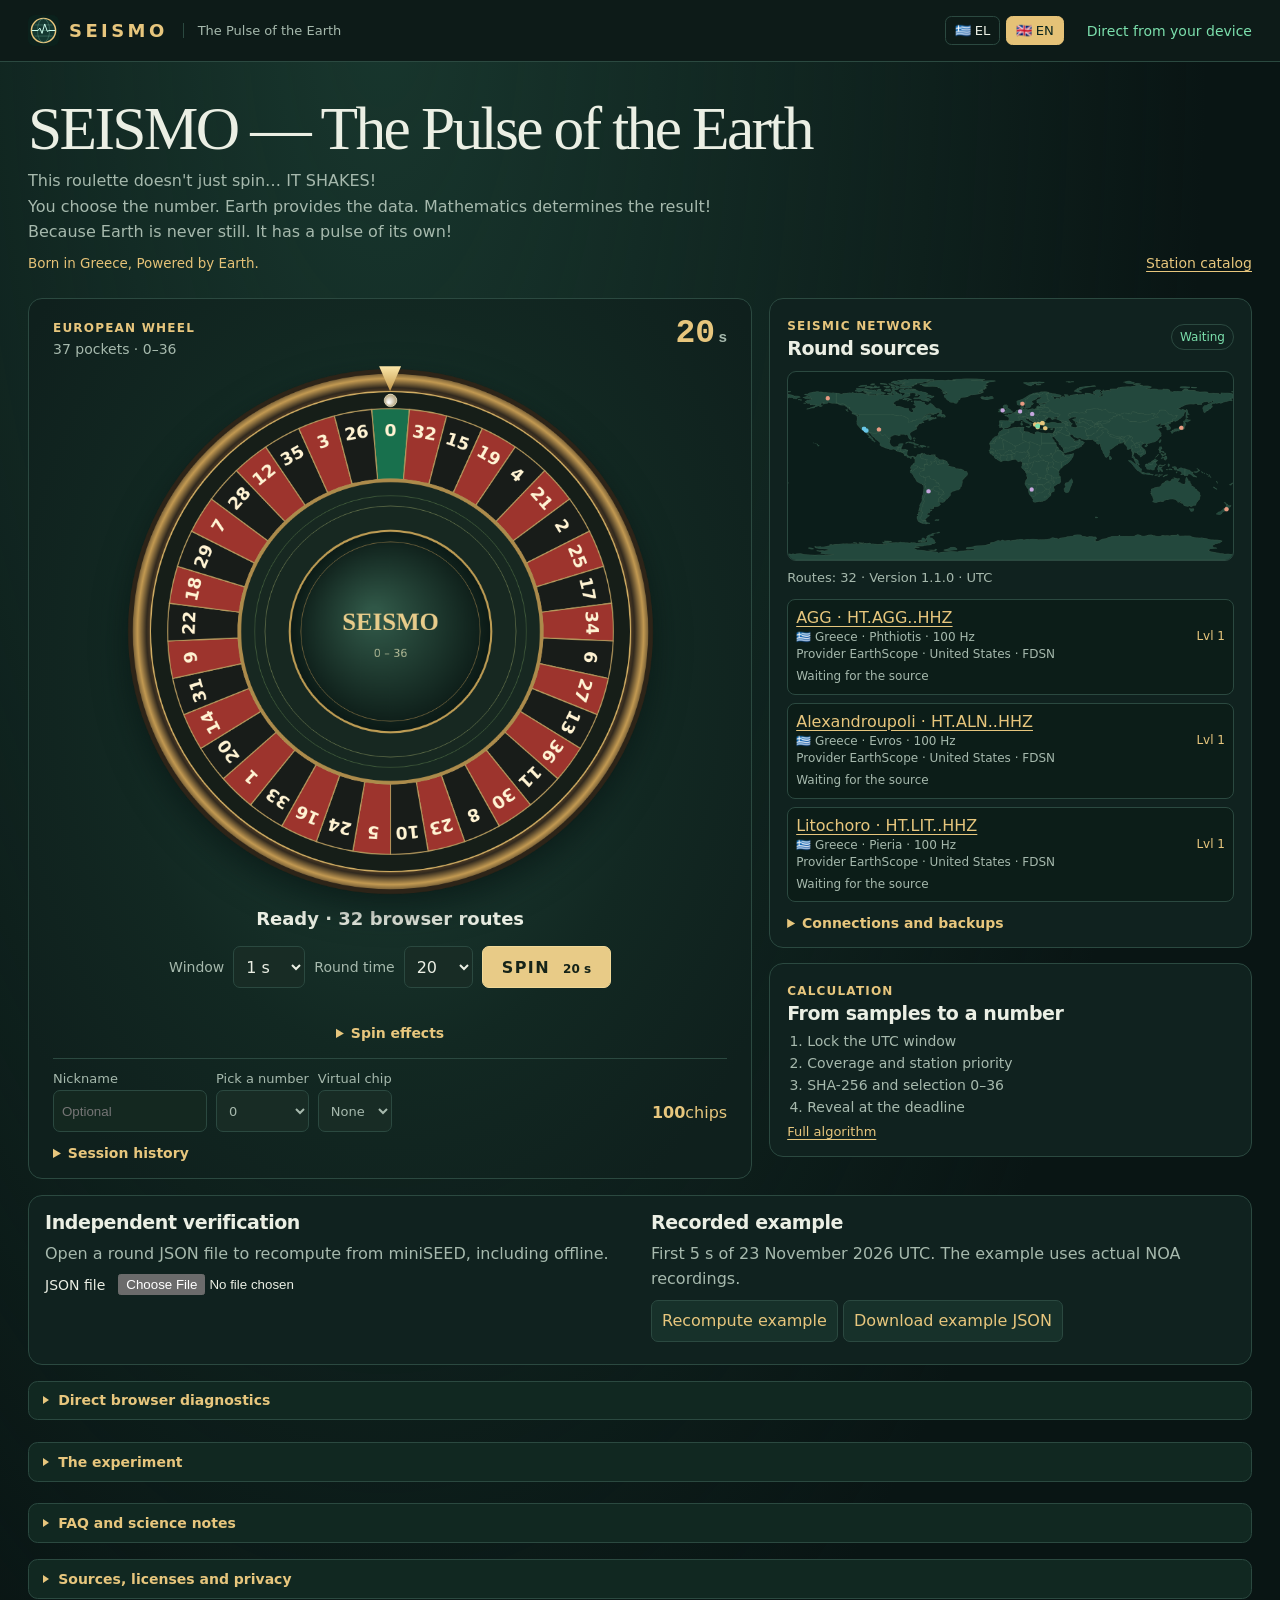
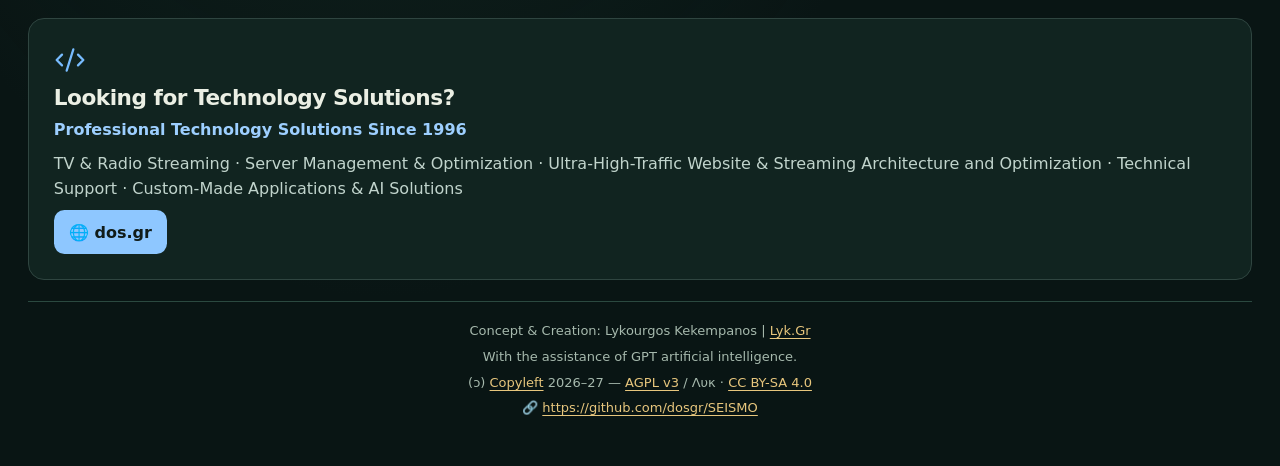
==== commit c0351d16: "Update en for SEISMO v1.1.1" ====
--- a/en/index.html
+++ b/en/index.html
@@ -51,6 +51,7 @@
   <link rel="manifest" href="../manifest-en.json">
   <!-- 09. EXTERNAL STYLE FILES -->
   <link rel="stylesheet" href="../css/style.css">
+  <link rel="stylesheet" href="../css/donate.css">
   <!-- 11. STRUCTURED DATA — SCHEMA.ORG JSON-LD -->
   <script type="application/ld+json" id="schema">
 {
@@ -224,13 +225,75 @@
 <div class="links"><button class="plain" id="cors" data-el="Δοκιμή HTTPS/CORS και miniSEED" data-en="Test HTTPS/CORS and miniSEED">Test HTTPS/CORS and miniSEED</button><button class="plain" id="wss" data-el="Έλεγχος EarthScope WSS" data-en="Test EarthScope WSS">Test EarthScope WSS</button><button class="plain" id="wssOrfeus" data-el="Έλεγχος ORFEUS WSS" data-en="Test ORFEUS WSS">Test ORFEUS WSS</button></div>
 <p id="transport" role="status" class="small"></p><p id="wssStatus" role="status" class="small"></p></details>
 <section class="science" aria-label="About SEISMO" data-label-el="Σχετικά με το SEISMO" data-label-en="About SEISMO"><details class="archive info-section" id="experiment"><summary data-el="Το πείραμα" data-en="The experiment">The experiment</summary><div class="section-copy"><p data-el="Η Σεισμορουλέτα είναι ένα δωρεάν εκπαιδευτικό και ψυχαγωγικό πείραμα ανοιχτού κώδικα. Πραγματικές μετρήσεις σεισμογράφων από την Ελλάδα και τον κόσμο δίνουν την είσοδο. Ο δημόσιος υπολογισμός καταλήγει σε έναν από τους 37 αριθμούς του τροχού όταν το παράθυρο καλύπτεται πλήρως. Οι μάρκες είναι εικονικές, χωρίς χρηματική αξία, καταθέσεις, αναλήψεις, χρηματικό στοίχημα ή έπαθλα." data-en="SEISMO is a free, open-source science game and educational experiment. Real readings from seismographs in Greece and around the world supply the input. When the time window is fully covered, a public calculation selects one of the wheel’s 37 numbers. Virtual chips have no monetary value. There are no deposits, withdrawals, cash bets or prizes.">SEISMO is a free, open-source science game and educational experiment. Real readings from seismographs in Greece and around the world supply the input. When the time window is fully covered, a public calculation selects one of the wheel’s 37 numbers. Virtual chips have no monetary value. There are no deposits, withdrawals, cash bets or prizes.</p></div></details><details class="archive info-section" id="questions"><summary data-el="Συχνές ερωτήσεις και επιστημονική τεκμηρίωση" data-en="FAQ and science notes">FAQ and science notes</summary><div class="section-copy"><h3 data-el="Πώς γεννήθηκε η ιδέα" data-en="How the idea began">How the idea began</h3><p data-el="Στην Ελλάδα, μια χώρα με έντονη σεισμική δραστηριότητα, η ιδέα γεννήθηκε από την επιθυμία να γνωρίσουμε καλύτερα αυτό το φυσικό φαινόμενο. Αντλούμε έμπνευση από τις αθέατες καθημερινές δονήσεις και τις μετατρέπουμε σε μια εμπειρία που ενώνει σεισμολογία, τεχνολογία, μαθηματικά, παιδεία και παιχνίδι." data-en="The idea grew in Greece, a country with frequent seismic activity, from a desire to understand earthquakes better. Everyday ground vibrations inspired an experience that brings together seismology, technology, mathematics, education and play.">The idea grew in Greece, a country with frequent seismic activity, from a desire to understand earthquakes better. Everyday ground vibrations inspired an experience that brings together seismology, technology, mathematics, education and play.</p><h3 data-el="Γιατί η Γη δονείται;" data-en="Why does Earth vibrate?">Why does Earth vibrate?</h3><p data-el="Η κίνηση του εδάφους καταγράφεται σχεδόν συνεχώς. Ωκεάνια κύματα, καιρός, ανθρώπινη δραστηριότητα και σεισμοί μπορούν να αφήσουν σήματα. Οι μικροσεισμοί που συνδέονται με τα κύματα του ωκεανού αποτελούν μέρος του ευρύτερου σεισμικού θορύβου. Ένα σεισμομέτρο ανιχνεύει την κίνηση και το καταγραφικό τη μετατρέπει σε χρονισμένες μετρήσεις." data-en="Ground motion is recorded almost continuously. Ocean waves, weather, human activity and earthquakes can all leave signals. Ocean-generated microseisms are part of the broader ambient seismic noise. A seismometer senses motion and the recorder turns it into timestamped readings.">Ground motion is recorded almost continuously. Ocean waves, weather, human activity and earthquakes can all leave signals. Ocean-generated microseisms are part of the broader ambient seismic noise. A seismometer senses motion and the recorder turns it into timestamped readings.</p><h3 data-el="Από πού έρχονται τα δεδομένα;" data-en="Where does the data come from?">Where does the data come from?</h3><p data-el="Ο browser ζητά πραγματικά miniSEED μέσω HTTPS/FDSN από δημόσιες υπηρεσίες, όπως το Εθνικό Αστεροσκοπείο Αθηνών, το GEOFON, το Caltech/SCEDC και το EarthScope. Ο κατάλογος ορίζει τους σταθμούς, τις διαδρομές και τη σειρά εφεδρείας. Τα αιτήματα φεύγουν από τη συσκευή σου και οι πάροχοι βλέπουν τη διεύθυνση IP της σύνδεσής σου. Η ελληνική προτεραιότητα αφορά τη θέση του οργάνου. Το EarthScope αναμεταδίδει ελληνικά HL/HT και το EPOS France δίνει κανάλια CL του Κορινθιακού. Το SCEDC, οι διεθνείς διαδρομές του EarthScope και το GEOFON λειτουργούν ως εφεδρείες στις καταγεγραμμένες διάρκειες." data-en="Your browser requests actual miniSEED via HTTPS/FDSN from public services including the National Observatory of Athens, GEOFON, Caltech/SCEDC and EarthScope. The catalog defines stations, routes and backup priority. Requests originate from your device, so providers see your connection’s IP address. Greek priority refers to the sensor’s physical location. EarthScope relays Greek HL/HT channels and EPOS France provides CL streams from the Gulf of Corinth. SCEDC, international EarthScope routes, and GEOFON are backups in their documented round modes.">Your browser requests actual miniSEED via HTTPS/FDSN from public services including the National Observatory of Athens, GEOFON, Caltech/SCEDC and EarthScope. The catalog defines stations, routes and backup priority. Requests originate from your device, so providers see your connection’s IP address. Greek priority refers to the sensor’s physical location. EarthScope relays Greek HL/HT channels and EPOS France provides CL streams from the Gulf of Corinth. SCEDC, international EarthScope routes, and GEOFON are backups in their documented round modes.</p><h3 data-el="Πώς βγαίνει ο αριθμός;" data-en="How is the number calculated?">How is the number calculated?</h3><p data-el="Το SPIN δεσμεύει ένα μελλοντικό παράθυρο UTC. Οι πρώτοι τρεις πλήρεις φυσικοί σταθμοί στη δημοσιευμένη σειρά τροφοδοτούν το SHA-256 με τα ακέραια δείγματά τους. Το SHA-256 δίνει ένα ψηφιακό αποτύπωμα. Η δειγματοληψία με απόρριψη επιτρέπει έξι τιμές byte ανά αριθμό και αποφεύγει τη μεροληψία του απλού υπολοίπου υπό την υπόθεση ομοιόμορφων bytes. Στο πάγωμα εφαρμόζεται η προκαθορισμένη σειρά επιπέδων και αφαιρούνται διπλές διαδρομές του ίδιου φυσικού οργάνου. Ο χρόνος απόκρισης δεν καθορίζει την προτεραιότητα." data-en="SPIN locks a future UTC window. The first three complete physical stations in the published order supply their integer samples to SHA-256. SHA-256 produces a digital fingerprint. Rejection sampling assigns six byte values to each number and avoids simple modulo bias under the uniform-byte assumption. At the cutoff the published order determines selection and duplicate routes to one physical instrument are removed. Response time does not determine priority.">SPIN locks a future UTC window. The first three complete physical stations in the published order supply their integer samples to SHA-256. SHA-256 produces a digital fingerprint. Rejection sampling assigns six byte values to each number and avoids simple modulo bias under the uniform-byte assumption. At the cutoff the published order determines selection and duplicate routes to one physical instrument are removed. Response time does not determine priority.</p><h3 data-el="Πώς γίνεται ο ανεξάρτητος έλεγχος;" data-en="How can I verify a round?">How can I verify a round?</h3><p data-el="Αποθήκευσε TXT για ανάγνωση και JSON για επαλήθευση. Χρησιμοποίησε το ενσωματωμένο miniSEED όπου επιτρέπεται η αναδιανομή. Για άλλες διαδρομές, άνοιξε το επίσημο αρχείο του παρόχου, πρόσθεσέ το στον επαληθευτή και σύγκρινε τα αποτυπώματα. Με τα αρχεία ήδη διαθέσιμα, ο επανυπολογισμός λειτουργεί και εκτός σύνδεσης από την αυτόνομη έκδοση." data-en="Save TXT for reading and JSON for verification. Use embedded miniSEED where redistribution is allowed. For other routes, obtain the provider’s original file, add it to the verifier and compare fingerprints. With the files already available, the standalone edition can recompute the number offline.">Save TXT for reading and JSON for verification. Use embedded miniSEED where redistribution is allowed. For other routes, obtain the provider’s original file, add it to the verifier and compare fingerprints. With the files already available, the standalone edition can recompute the number offline.</p><h3 data-el="Γιατί υπάρχει επιλογή 330 δευτερολέπτων;" data-en="Why is there a 330-second option?">Why is there a 330-second option?</h3><p data-el="Ο εκτεταμένος γύρος αφήνει χρόνο και για τις αργότερες διεθνείς διαδρομές του GEOFON. Οι NOA και NOA2 διατηρούνται στον κατάλογο για αρχειακούς ελέγχους. Ο χρόνος και το παράθυρο κλειδώνουν όταν πατήσεις SPIN." data-en="The extended round also allows time for slower international GEOFON routes. NOA and NOA2 remain in the catalog for archival checks. Duration and the window are committed when you press SPIN.">The extended round also allows time for slower international GEOFON routes. NOA and NOA2 remain in the catalog for archival checks. Duration and the window are committed when you press SPIN.</p><h3 data-el="Τι σημαίνει NO RESULT;" data-en="What does NO RESULT mean?">What does NO RESULT mean?</h3><p data-el="Λιγότεροι από τρεις σταθμοί παρέδωσαν πλήρη και έγκυρα δείγματα πριν από το πάγωμα του γύρου. Ο κατάλογος αποτελεσμάτων δείχνει την κάλυψη, την ώρα παραλαβής και τις αποτυχίες. Η καθυστέρηση εξαρτάται από τον σταθμό, τον πάροχο και τη διαδρομή δικτύου. Οι αποτυχίες εμφανίζονται στο ιστορικό." data-en="Fewer than three stations delivered complete valid samples before the cutoff. The round log shows coverage, arrival times and failures. Latency depends on the station, the provider and the network path. Failed rounds remain visible in session history.">Fewer than three stations delivered complete valid samples before the cutoff. The round log shows coverage, arrival times and failures. Latency depends on the station, the provider and the network path. Failed rounds remain visible in session history.</p><h3 data-el="Επιστημονικά όρια" data-en="Scientific limits">Scientific limits</h3><p data-el="Συσχετισμένα δείγματα και επικαλυπτόμενα παράθυρα περιορίζουν όσα μπορούμε να συμπεράνουμε για ανεξαρτησία και απροβλεψιμότητα. Το SEISMO είναι πείραμα, χωρίς πιστοποίηση γεννήτριας τυχαίων αριθμών ή συστήματος τυχερών παιχνιδιών. Δεν προβλέπει σεισμούς." data-en="Correlated samples and overlapping windows limit what can be inferred about independence and unpredictability. SEISMO is an experiment and has no random-number generator or gambling system certification. It does not predict earthquakes.">Correlated samples and overlapping windows limit what can be inferred about independence and unpredictability. SEISMO is an experiment and has no random-number generator or gambling system certification. It does not predict earthquakes.</p><h3 data-el="Γνώση, πρόληψη, σεβασμός" data-en="Knowledge, preparedness and respect">Knowledge, preparedness and respect</h3><p data-el="Τους σεισμούς δεν μπορούμε να τους σταματήσουμε. Μπορούμε όμως να τους μελετήσουμε, να τους κατανοήσουμε και να μάθουμε να ζούμε με αυτούς, με γνώση, πρόληψη και σεβασμό στη φύση." data-en="We cannot stop earthquakes. We can study them, understand them and learn to live with them through knowledge, preparedness and respect for nature.">We cannot stop earthquakes. We can study them, understand them and learn to live with them through knowledge, preparedness and respect for nature.</p></div></details></section>
-<details class="archive info-section" id="credits"><summary data-el="Πηγές, άδειες και απόρρητο" data-en="Sources, licenses and privacy">Sources, licenses and privacy</summary><div class="section-copy"><p data-el="Δωρεάν πείραμα. Οι εικονικές μάρκες δεν έχουν χρηματική αξία. Ψευδώνυμο, μάρκες και ιστορικό αποθηκεύονται τοπικά στον browser." data-en="Free experiment. Virtual chips have no monetary value. Nickname, chips and history stay in your browser.">Free experiment. Virtual chips have no monetary value. Nickname, chips and history stay in your browser.</p><p><span data-el="Κώδικας GNU AGPL v3 · Πρωτότυπο περιεχόμενο CC BY-SA 4.0 ·" data-en="GNU AGPL v3 code · Original content CC BY-SA 4.0 ·">GNU AGPL v3 code · Original content CC BY-SA 4.0 ·</span> <a id="source" href="../SEISMO-source.zip" data-el="Πηγαίος κώδικας" data-en="Source code">Source code</a></p><p><span data-el="Καταγραφές" data-en="Recordings">Recordings</span> <a href="https://doi.org/10.7914/SN/HL" target="_blank" rel="noopener noreferrer">NOA / HL</a>, <a href="https://doi.org/10.14470/TR560404" target="_blank" rel="noopener noreferrer">GEOFON / GE</a>, <a href="https://doi.org/10.7914/SN/IU" target="_blank" rel="noopener noreferrer">GSN / IU</a>, <a href="https://doi.org/10.7914/SN/CI" target="_blank" rel="noopener noreferrer">SCSN / CI</a><span data-el=". Χάρτης Natural Earth. Φωτογραφίες" data-en=". Natural Earth map. Photographs">. Natural Earth map. Photographs</span> <a href="https://commons.wikimedia.org/wiki/File:National_observatory_Athens_Greece.jpg" target="_blank" rel="noopener noreferrer">Jebulon / CC0</a>, <a href="https://commons.wikimedia.org/wiki/File:Dublin_mountains.jpg" target="_blank" rel="noopener noreferrer" data-el="Ala Beara / δημόσιος τομέας" data-en="Ala Beara / public domain">Ala Beara / public domain</a>, <a href="https://commons.wikimedia.org/wiki/File:Blue_Marble_2002.jpg" target="_blank" rel="noopener noreferrer" data-el="NASA / δημόσιος τομέας" data-en="NASA / public domain">NASA / public domain</a>.</p><p data-el="Η AGPL v3 αφορά τον πηγαίο κώδικα. Η CC BY-SA 4.0 αφορά το περιεχόμενο που φέρει αυτή την άδεια. Τα σεισμολογικά δεδομένα τρίτων διατίθενται με τους όρους και τις αναφορές του αντίστοιχου δικτύου και παρόχου." data-en="AGPL v3 applies to source code. CC BY-SA 4.0 applies to content released under that license. Third-party seismic data follow the terms and attribution of each network and provider.">AGPL v3 applies to source code. CC BY-SA 4.0 applies to content released under that license. Third-party seismic data follow the terms and attribution of each network and provider.</p><p><a href="https://doi.org/10.7914/SN/HT" target="_blank" rel="noopener noreferrer" data-el="ΑΠΘ / HT" data-en="AUTH / HT">AUTH / HT</a> · <a href="https://doi.org/10.15778/RESIF.CL" target="_blank" rel="noopener noreferrer" data-el="Κορινθιακός / CL" data-en="Corinth Rift / CL">Corinth Rift / CL</a> · <a href="https://service.earthscope.org/fdsnws/" target="_blank" rel="noopener noreferrer">EarthScope FDSN</a>.</p></div></details><footer class="site-footer">
+<details class="archive info-section" id="credits"><summary data-el="Πηγές, άδειες και απόρρητο" data-en="Sources, licenses and privacy">Sources, licenses and privacy</summary><div class="section-copy"><p data-el="Δωρεάν πείραμα. Οι εικονικές μάρκες δεν έχουν χρηματική αξία. Ψευδώνυμο, μάρκες και ιστορικό αποθηκεύονται τοπικά στον browser." data-en="Free experiment. Virtual chips have no monetary value. Nickname, chips and history stay in your browser.">Free experiment. Virtual chips have no monetary value. Nickname, chips and history stay in your browser.</p><p><span data-el="Κώδικας GNU AGPL v3 · Πρωτότυπο περιεχόμενο CC BY-SA 4.0 ·" data-en="GNU AGPL v3 code · Original content CC BY-SA 4.0 ·">GNU AGPL v3 code · Original content CC BY-SA 4.0 ·</span> <a id="source" href="../SEISMO-source.zip" data-el="Πηγαίος κώδικας" data-en="Source code">Source code</a></p><p><span data-el="Καταγραφές" data-en="Recordings">Recordings</span> <a href="https://doi.org/10.7914/SN/HL" target="_blank" rel="noopener noreferrer">NOA / HL</a>, <a href="https://doi.org/10.14470/TR560404" target="_blank" rel="noopener noreferrer">GEOFON / GE</a>, <a href="https://doi.org/10.7914/SN/IU" target="_blank" rel="noopener noreferrer">GSN / IU</a>, <a href="https://doi.org/10.7914/SN/CI" target="_blank" rel="noopener noreferrer">SCSN / CI</a><span data-el=". Χάρτης Natural Earth. Φωτογραφίες" data-en=". Natural Earth map. Photographs">. Natural Earth map. Photographs</span> <a href="https://commons.wikimedia.org/wiki/File:National_observatory_Athens_Greece.jpg" target="_blank" rel="noopener noreferrer">Jebulon / CC0</a>, <a href="https://commons.wikimedia.org/wiki/File:Dublin_mountains.jpg" target="_blank" rel="noopener noreferrer" data-el="Ala Beara / δημόσιος τομέας" data-en="Ala Beara / public domain">Ala Beara / public domain</a>, <a href="https://commons.wikimedia.org/wiki/File:Blue_Marble_2002.jpg" target="_blank" rel="noopener noreferrer" data-el="NASA / δημόσιος τομέας" data-en="NASA / public domain">NASA / public domain</a>.</p><p data-el="Η AGPL v3 αφορά τον πηγαίο κώδικα. Η CC BY-SA 4.0 αφορά το περιεχόμενο που φέρει αυτή την άδεια. Τα σεισμολογικά δεδομένα τρίτων διατίθενται με τους όρους και τις αναφορές του αντίστοιχου δικτύου και παρόχου." data-en="AGPL v3 applies to source code. CC BY-SA 4.0 applies to content released under that license. Third-party seismic data follow the terms and attribution of each network and provider.">AGPL v3 applies to source code. CC BY-SA 4.0 applies to content released under that license. Third-party seismic data follow the terms and attribution of each network and provider.</p><p><a href="https://doi.org/10.7914/SN/HT" target="_blank" rel="noopener noreferrer" data-el="ΑΠΘ / HT" data-en="AUTH / HT">AUTH / HT</a> · <a href="https://doi.org/10.15778/RESIF.CL" target="_blank" rel="noopener noreferrer" data-el="Κορινθιακός / CL" data-en="Corinth Rift / CL">Corinth Rift / CL</a> · <a href="https://service.earthscope.org/fdsnws/" target="_blank" rel="noopener noreferrer">EarthScope FDSN</a>.</p></div></details><section class="support-area" aria-label="Support and professional services" id="support-area" data-label-el="Υποστήριξη και επαγγελματικές υπηρεσίες" data-label-en="Support and professional services">
+  <div class="support-intro">
+    <article class="support-card" id="support-card" hidden>
+      <svg class="support-icon heart-icon" width="32" height="32" viewbox="0 0 24 24" fill="none" stroke="currentColor" stroke-width="1.7" stroke-linecap="round" stroke-linejoin="round" aria-hidden="true">
+        <path d="M19.5 12.572 12 20l-7.5-7.428A5 5 0 1 1 12 6.006a5 5 0 1 1 7.5 6.572"></path>
+        <path d="M12 6 8.707 9.293a1 1 0 0 0 0 1.414l.543.543c.69.69 1.81.69 2.5 0l1-1a2 2 0 0 1 2.828 0l1.75 1.75M12.5 15.5l2 2M15 13l2 2"></path>
+      </svg>
+      <h2 data-el="Στηρίξτε τη δημιουργικότητα" data-en="Support Creativity">Support Creativity</h2>
+      <p data-el="Υποστηρίξτε προαιρετικά τις επόμενες δωρεάν δημιουργίες μου." data-en="Voluntarily support my future free creations.">Voluntarily support my future free creations.</p>
+      <button type="button" id="support-donate" title="Show or hide support options" class="support-action donate-action" aria-expanded="false" aria-controls="support-panel" data-title-el="Εμφάνιση ή απόκρυψη των επιλογών υποστήριξης" data-title-en="Show or hide support options">♥ Donate</button>
+    </article>
+    <article class="support-card" id="professional-card">
+      <svg class="support-icon code-icon" width="32" height="32" viewbox="0 0 24 24" fill="none" stroke="currentColor" stroke-width="1.7" stroke-linecap="round" stroke-linejoin="round" aria-hidden="true">
+        <path d="m18 16 4-4-4-4M6 8l-4 4 4 4m8.5-12-5 16"></path>
+      </svg>
+      <h2 data-el="Αναζητάτε τεχνολογικές λύσεις;" data-en="Looking for Technology Solutions?">Looking for Technology Solutions?</h2>
+      <p class="support-subtitle" data-el="Επαγγελματικές τεχνολογικές λύσεις από το 1996" data-en="Professional Technology Solutions Since 1996">Professional Technology Solutions Since 1996</p>
+      <p data-el="Τηλεοπτικό &amp; Ραδιοφωνικό Streaming · Διαχείριση &amp; βελτιστοποίηση διακομιστών · Μελέτη &amp; βελτιστοποίηση ιστοτόπων και streaming υπερυψηλής επισκεψιμότητας · Τεχνική υποστήριξη · Ανάπτυξη εξατομικευμένων εφαρμογών &amp; λύσεων AI" data-en="TV &amp; Radio Streaming · Server Management &amp; Optimization · Ultra-High-Traffic Website &amp; Streaming Architecture and Optimization · Technical Support · Custom-Made Applications &amp; AI Solutions">TV &amp; Radio Streaming · Server Management &amp; Optimization · Ultra-High-Traffic Website &amp; Streaming Architecture and Optimization · Technical Support · Custom-Made Applications &amp; AI Solutions</p>
+      <a href="https://dos.gr/" aria-label="Open dos.gr in a new tab" class="support-action professional-action" target="_blank" rel="noopener noreferrer" data-label-el="Άνοιγμα dos.gr σε νέα καρτέλα" data-label-en="Open dos.gr in a new tab">🌐 dos.gr</a>
+    </article>
+  </div>
+  <div class="support-disclosure" id="support-disclosure" hidden>
+    <button class="support-toggle" type="button" id="support-toggle" aria-expanded="false" aria-controls="support-panel">
+      <span class="support-chevron" aria-hidden="true"></span><span data-el="Επιλογές προαιρετικής υποστήριξης" data-en="Optional Support Options">Optional Support Options</span>
+    </button>
+    <div class="support-panel" id="support-panel" role="region" aria-labelledby="support-toggle" inert>
+      <div class="support-clip">
+        <div class="support-methods">
+          <article data-method="bitcoin" class="support-method" hidden>
+            <h3><img data-logo="bitcoin.svg" alt="" width="26" height="26">Bitcoin (BTC)</h3>
+            <p data-el="Κρυπτονόμισμα" data-en="Cryptocurrency">Cryptocurrency</p>
+            <img class="support-qr" width="128" height="128" alt="Bitcoin QR code" data-alt-el="Κωδικός QR Bitcoin" data-alt-en="Bitcoin QR code">
+            <code id="support-address" dir="ltr"></code>
+            <button type="button" class="support-action support-method-action" id="support-copy" data-el="Αντιγραφή διεύθυνσης" data-en="Copy address">Copy address</button>
+            <p id="support-copy-status" role="status"></p>
+          </article>
+          <article data-method="revolut" class="support-method" hidden>
+            <h3><img data-logo="revolut.png" alt="" width="26" height="26">Revolut</h3>
+            <p data-el="Εφάπαξ υποστήριξη" data-en="One-time support">One-time support</p>
+            <img class="support-qr" width="128" height="128" alt="Revolut QR code" data-alt-el="Κωδικός QR Revolut" data-alt-en="Revolut QR code">
+            <a class="support-action support-method-action" target="_blank" rel="noopener noreferrer" aria-label="Open Revolut in a new tab" data-label-el="Μετάβαση στο Revolut σε νέα καρτέλα" data-label-en="Open Revolut in a new tab" data-el="Μετάβαση στο Revolut" data-en="Open Revolut">Open Revolut</a>
+          </article>
+          <article data-method="paypal" class="support-method" hidden>
+            <h3><img data-logo="paypal.png" alt="" width="26" height="26">PayPal</h3>
+            <p data-el="Εφάπαξ υποστήριξη" data-en="One-time support">One-time support</p>
+            <img class="support-qr" width="128" height="128" alt="PayPal QR code" data-alt-el="Κωδικός QR PayPal" data-alt-en="PayPal QR code">
+            <a class="support-action support-method-action" target="_blank" rel="noopener noreferrer" aria-label="Open PayPal in a new tab" data-label-el="Μετάβαση στο PayPal σε νέα καρτέλα" data-label-en="Open PayPal in a new tab" data-el="Μετάβαση στο PayPal" data-en="Open PayPal">Open PayPal</a>
+          </article>
+          <article data-method="facebook" class="support-method" hidden>
+            <h3><img data-logo="facebook.svg" alt="" width="26" height="26">Facebook Subscription</h3>
+            <p data-el="Μηνιαία συνδρομή" data-en="Monthly subscription">Monthly subscription</p>
+            <img class="support-qr" width="128" height="128" alt="Facebook Subscription QR code" data-alt-el="Κωδικός QR Facebook Subscription" data-alt-en="Facebook Subscription QR code">
+            <p data-el="Η χρέωση επαναλαμβάνεται κάθε μήνα μέσω Facebook." data-en="Billing recurs monthly through Facebook.">Billing recurs monthly through Facebook.</p>
+            <a class="support-action support-method-action" target="_blank" rel="noopener noreferrer" aria-label="Open the monthly Facebook subscription in a new tab" data-label-el="Άνοιγμα μηνιαίας συνδρομής Facebook σε νέα καρτέλα" data-label-en="Open the monthly Facebook subscription in a new tab" data-el="Εγγραφή στο Facebook" data-en="Subscribe on Facebook">Subscribe on Facebook</a>
+          </article>
+        </div>
+        <p class="support-note" data-el="Η υποστήριξη είναι απολύτως προαιρετική. Η εφαρμογή παραμένει ελεύθερη, δωρεάν και ανοιχτού κώδικα για όλους. Η υποστήριξή σας δεν επηρεάζει τη λειτουργία ή τα αποτελέσματα της εφαρμογής." data-en="Support is entirely optional. The application remains free and open source for everyone. Your support does not affect the operation or results of the application.">Support is entirely optional. The application remains free and open source for everyone. Your support does not affect the operation or results of the application.</p>
+      </div>
+    </div>
+  </div>
+</section>
+<footer class="site-footer">
 <p><span data-el="Ιδέα &amp; δημιουργία: Λυκούργος Κεκεμπάνος" data-en="Concept &amp; Creation: Lykourgos Kekempanos">Concept &amp; Creation: Lykourgos Kekempanos</span> | <a href="https://lyk.gr/" target="_blank" rel="noopener noreferrer">Lyk.Gr</a></p>
 <p data-el="Με τη συνδρομή της τεχνητής νοημοσύνης GPT." data-en="With the assistance of GPT artificial intelligence.">With the assistance of GPT artificial intelligence.</p>
 <p>(ↄ) <a href="https://en.wikipedia.org/wiki/Copyleft" target="_blank" rel="noopener noreferrer">Copyleft</a> 2026–27 — <a href="https://www.gnu.org/licenses/agpl-3.0.html" target="_blank" rel="noopener noreferrer">AGPL v3</a> / Λυκ · <a href="https://creativecommons.org/licenses/by-sa/4.0/" target="_blank" rel="noopener noreferrer">CC BY-SA 4.0</a></p>
 <p><span aria-hidden="true">🔗</span> <a href="https://github.com/dosgr/SEISMO" target="_blank" rel="noopener noreferrer">https://github.com/dosgr/SEISMO</a></p>
 </footer>
 </main>
+<script src="../donate-config.js" defer></script>
 <script src="../js/translations.js" defer></script>
 <script src="../js/map-data.js" defer></script>
 <script src="../js/mseed.js" defer></script>
@@ -238,5 +301,6 @@
 <script src="../js/live.js" defer></script>
 <script src="../js/i18n.js" defer></script>
 <script src="../js/main.js" defer></script>
+<script src="../js/donate.js" defer></script>
 </body>
 </html>
--- a/css/donate.css
+++ b/css/donate.css
@@ -0,0 +1,98 @@
+.support-area { margin-block: 1.2rem; }
+.support-area [hidden], .support-area[hidden] { display: none !important; }
+.support-intro, .support-methods {
+  display: grid;
+  grid-template-columns: repeat(2,minmax(0,1fr));
+  gap: 1rem;
+}
+.support-intro > [hidden] + :not([hidden]),
+.support-intro > :not([hidden]):has(+ [hidden]) { grid-column: 1 / -1; }
+.support-methods[data-count="1"] { grid-template-columns: minmax(0,1fr); }
+.support-card, .support-method {
+  display: flex;
+  flex-direction: column;
+  align-items: flex-start;
+  gap: .55rem;
+  min-width: 0;
+  padding: clamp(1rem,2.5vw,1.55rem);
+  border: 1px solid #2f4540;
+  border-radius: 1rem;
+  background: #112420;
+}
+.support-area h2, .support-area h3, .support-area p { margin: 0; }
+.support-card h2 { font-size: clamp(1.1rem,1.8vw,1.35rem); }
+.support-card p, .support-method p, .support-note { color: #c1d4cc; line-height: 1.55; }
+.support-card .support-subtitle { color: #9dcfff; font-weight: 750; }
+.support-icon { flex: none; }
+.heart-icon { color: #ff797f; }
+.code-icon { color: #78bcff; }
+.support-action {
+  display: inline-flex;
+  align-items: center;
+  justify-content: center;
+  align-self: flex-start;
+  min-height: 44px;
+  padding: .55rem .95rem;
+  border: 0;
+  border-radius: .65rem;
+  color: #111c19;
+  text-decoration: none;
+  font: inherit;
+  font-weight: 750;
+  cursor: pointer;
+}
+.support-action:hover { filter: brightness(1.1); }
+.support-action:focus-visible, .support-toggle:focus-visible {
+  outline: 2px solid #f4c968;
+  outline-offset: 4px;
+}
+.support-card .support-action { margin-top: auto; }
+.donate-action { background: #f4c968; }
+.professional-action { background: #8ec7ff; }
+.support-disclosure { border-top: 1px solid #36504a; margin-top: 1.15rem; }
+.support-toggle {
+  display: flex;
+  min-height: 44px;
+  margin: .15rem auto;
+  align-items: center;
+  justify-content: center;
+  gap: .65rem;
+  color: #f4c968;
+  background: transparent;
+  border: 0;
+  border-radius: .55rem;
+  font: inherit;
+  font-weight: 750;
+  cursor: pointer;
+}
+.support-chevron {
+  width: .48rem;
+  height: .48rem;
+  border-right: 2px solid currentColor;
+  border-bottom: 2px solid currentColor;
+  transform: rotate(-45deg);
+  transition: transform .24s ease;
+}
+.support-toggle[aria-expanded="true"] .support-chevron { transform: rotate(45deg); }
+.support-panel {
+  display: grid;
+  grid-template-rows: 0fr;
+  visibility: hidden;
+  transition: grid-template-rows .24s ease, visibility 0s .24s;
+}
+.support-panel.is-open { grid-template-rows: 1fr; visibility: visible; transition-delay: 0s; }
+.support-clip { overflow: hidden; min-height: 0; }
+.support-methods { padding: .45rem .15rem .2rem; }
+.support-method h3 { display: flex; align-items: center; gap: .55rem; font-size: 1rem; }
+.support-method h3 img { object-fit: contain; }
+.support-qr { background: white; border-radius: .45rem; width: 128px; height: 128px; }
+.support-method code { overflow-wrap: anywhere; user-select: all; color: #f6d585; }
+.support-method-action { margin-top: auto; background: #c1ded5; }
+.support-area .support-note { margin: .8rem .2rem .2rem; font-size: .9rem; }
+#support-copy-status:empty { display: none; }
+@media (max-width: 680px) {
+  .support-intro, .support-methods { grid-template-columns: minmax(0,1fr); }
+}
+@media (prefers-reduced-motion: reduce) {
+  .support-panel, .support-chevron { transition: none; }
+}
